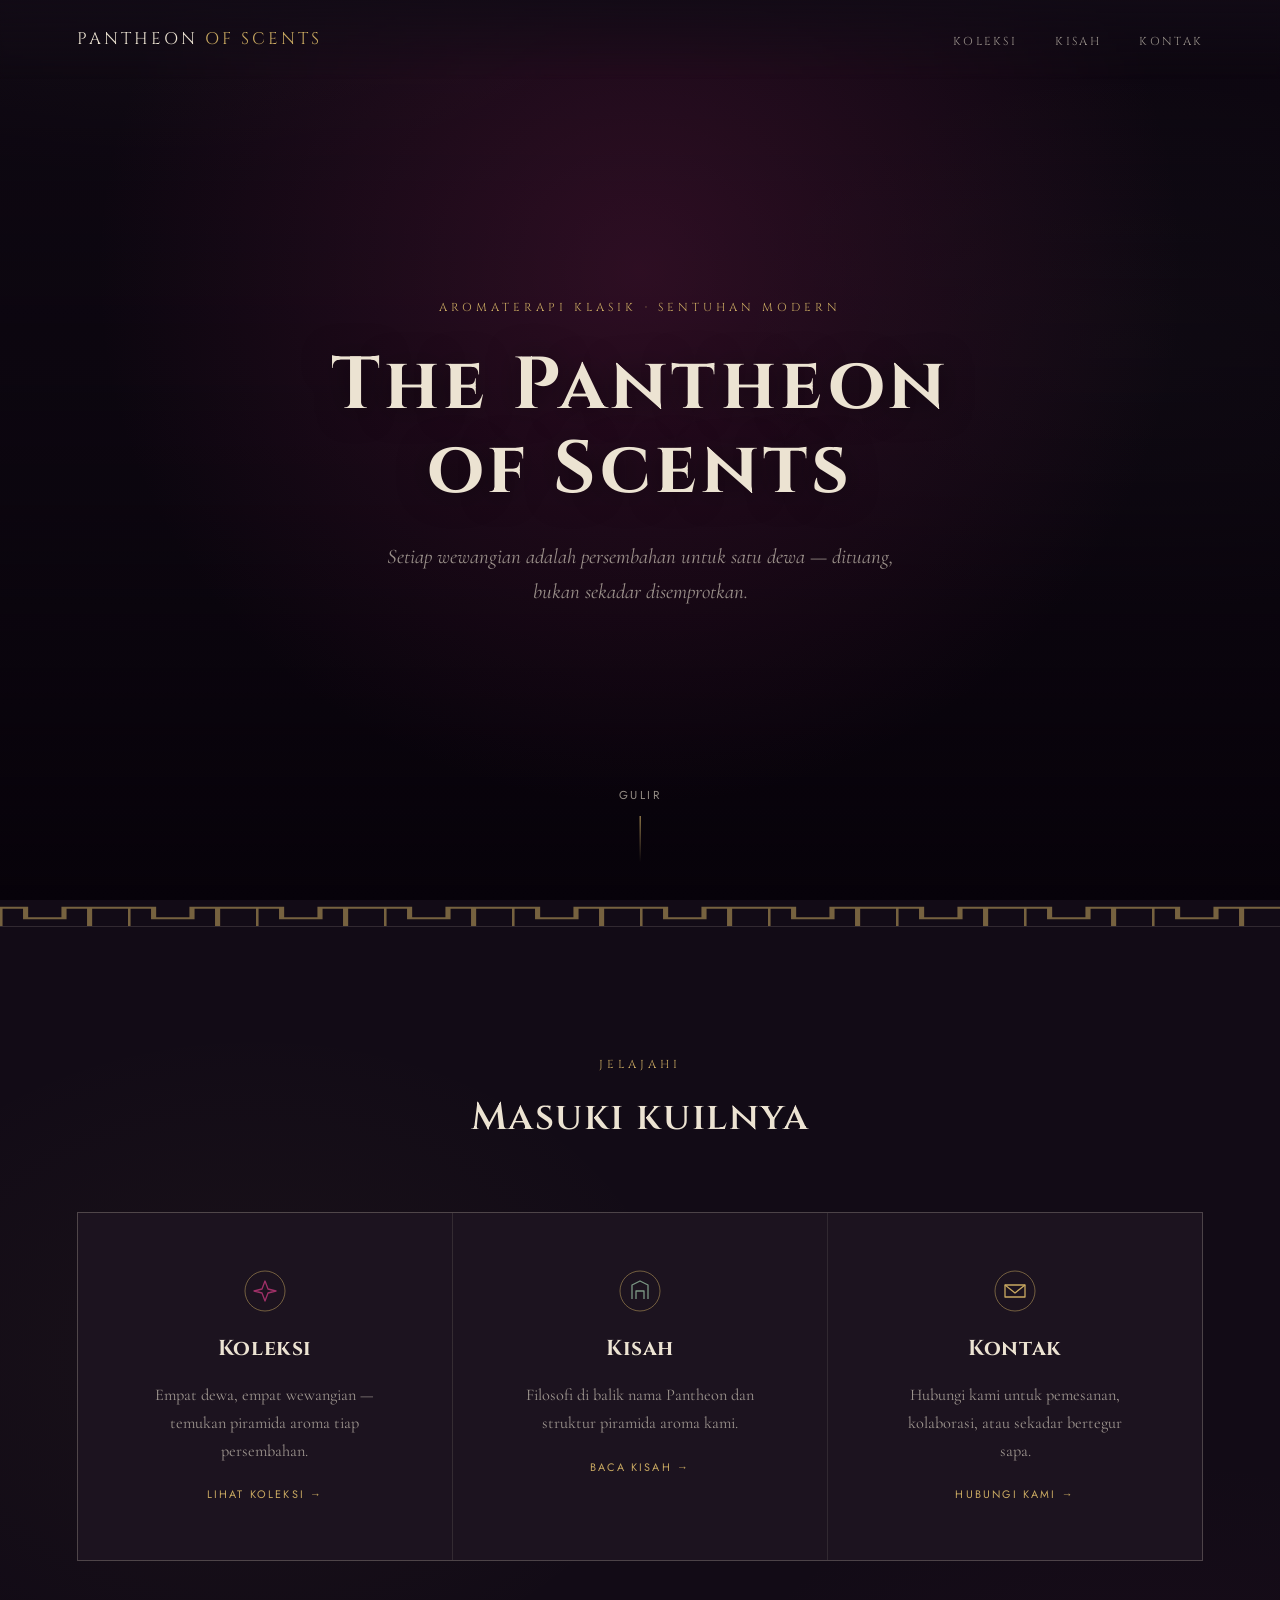
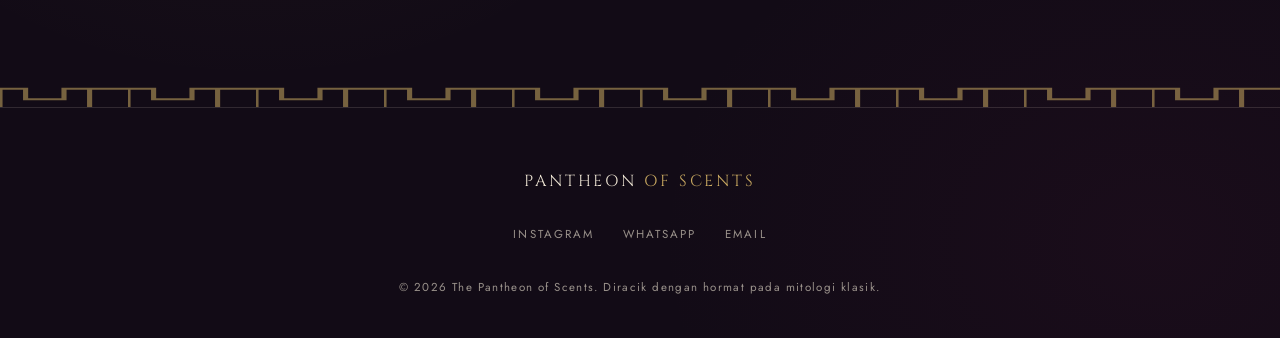
==== index.html @ e873035c "Add files via upload" ====
<!DOCTYPE html>
<html lang="id">
<head>
<meta charset="UTF-8">
<meta name="viewport" content="width=device-width, initial-scale=1.0">
<title>The Pantheon of Scents | Aroma Para Dewa</title>
<link rel="preconnect" href="https://fonts.googleapis.com">
<link href="https://fonts.googleapis.com/css2?family=Cinzel:wght@400;600;700&family=Cormorant+Garamond:ital,wght@0,400;0,500;0,600;1,400&family=Jost:wght@300;400;500&display=swap" rel="stylesheet">
<link rel="stylesheet" href="style.css">
</head>
<body>

<nav>
  <a class="brand" href="index.html">Pantheon <span>of Scents</span></a>
  <ul>
    <li><a class="nav-link" href="koleksi.html">Koleksi</a></li>
    <li><a class="nav-link" href="kisah.html">Kisah</a></li>
    <li><a class="nav-link" href="kontak.html">Kontak</a></li>
  </ul>
</nav>

<header class="hero">
  <div class="hero-content">
    <span class="eyebrow">Aromaterapi Klasik &middot; Sentuhan Modern</span>
    <h1>The Pantheon<br>of Scents</h1>
    <p class="sub">Setiap wewangian adalah persembahan untuk satu dewa &mdash; dituang, bukan sekadar disemprotkan.</p>
  </div>
  <div class="scroll-cue" aria-hidden="true">
    <span class="label">Gulir</span>
    <span class="line"></span>
  </div>
</header>

<svg class="meander" viewBox="0 0 400 20" preserveAspectRatio="none" aria-hidden="true">
  <defs>
    <pattern id="key1" width="40" height="20" patternUnits="userSpaceOnUse">
      <path d="M0 20 V6 H8 V14 H20 V6 H28 V20 M28 6 H40" fill="none" stroke="#c9a961" stroke-width="1.6"/>
    </pattern>
  </defs>
  <rect width="400" height="20" fill="url(#key1)"/>
</svg>

<section class="hub">
  <div class="inner">
    <div class="section-head">
      <span class="eyebrow">Jelajahi</span>
      <h2>Masuki kuilnya</h2>
    </div>
    <div class="hub-grid">
      <a class="hub-card" href="koleksi.html">
        <svg class="glyph" viewBox="0 0 44 44" fill="none" xmlns="http://www.w3.org/2000/svg" aria-hidden="true">
          <circle cx="22" cy="22" r="20" stroke="#c9a961" stroke-width="1" opacity="0.5"/>
          <path d="M22 12 L25 20 L33 22 L25 24 L22 32 L19 24 L11 22 L19 20 Z" stroke="#a13068" stroke-width="1.3" stroke-linejoin="round"/>
        </svg>
        <h3>Koleksi</h3>
        <p>Empat dewa, empat wewangian &mdash; temukan piramida aroma tiap persembahan.</p>
        <span class="go">Lihat Koleksi &rarr;</span>
      </a>
      <a class="hub-card" href="kisah.html">
        <svg class="glyph" viewBox="0 0 44 44" fill="none" xmlns="http://www.w3.org/2000/svg" aria-hidden="true">
          <circle cx="22" cy="22" r="20" stroke="#c9a961" stroke-width="1" opacity="0.5"/>
          <path d="M14 30 V16 L22 12 L30 16 V30" stroke="#7c9885" stroke-width="1.3" stroke-linejoin="round"/>
          <path d="M18 30 V22 H26 V30" stroke="#7c9885" stroke-width="1.3" stroke-linejoin="round"/>
        </svg>
        <h3>Kisah</h3>
        <p>Filosofi di balik nama Pantheon dan struktur piramida aroma kami.</p>
        <span class="go">Baca Kisah &rarr;</span>
      </a>
      <a class="hub-card" href="kontak.html">
        <svg class="glyph" viewBox="0 0 44 44" fill="none" xmlns="http://www.w3.org/2000/svg" aria-hidden="true">
          <circle cx="22" cy="22" r="20" stroke="#c9a961" stroke-width="1" opacity="0.5"/>
          <path d="M12 16 H32 V28 H12 Z" stroke="#c9a961" stroke-width="1.3" stroke-linejoin="round"/>
          <path d="M12 16 L22 24 L32 16" stroke="#c9a961" stroke-width="1.3" stroke-linejoin="round"/>
        </svg>
        <h3>Kontak</h3>
        <p>Hubungi kami untuk pemesanan, kolaborasi, atau sekadar bertegur sapa.</p>
        <span class="go">Hubungi Kami &rarr;</span>
      </a>
    </div>
  </div>
</section>

<svg class="meander" viewBox="0 0 400 20" preserveAspectRatio="none" aria-hidden="true">
  <rect width="400" height="20" fill="url(#key1)"/>
</svg>

<footer>
  <a class="brand" href="index.html">Pantheon <span style="color:var(--gold)">of Scents</span></a>
  <ul>
    <li><a href="https://instagram.com" target="_blank" rel="noopener">Instagram</a></li>
    <li><a href="https://wa.me/6281234567890" target="_blank" rel="noopener">WhatsApp</a></li>
    <li><a href="mailto:hello@pantheonofscents.id">Email</a></li>
  </ul>
  <p>&copy; 2026 The Pantheon of Scents. Diracik dengan hormat pada mitologi klasik.</p>
</footer>

<script>
  document.querySelectorAll('nav a.nav-link').forEach(function(a){
    if (a.getAttribute('href') === location.pathname.split('/').pop()) a.classList.add('active');
  });
</script>

</body>
</html>
---- style.css ----
:root{
  --void:#120b16;
  --stone:#1c131f;
  --stone-line: rgba(236,227,210,0.14);
  --tyrian:#7a1f4f;
  --tyrian-bright:#a13068;
  --patina:#7c9885;
  --gold:#c9a961;
  --gold-dim:#8a713f;
  --parchment:#ece3d2;
  --parchment-dim: rgba(236,227,210,0.62);
  --maxw: 1180px;
}

*{ margin:0; padding:0; box-sizing:border-box; }

html{ scroll-behavior:smooth; }

body{
  background:
    radial-gradient(ellipse 900px 500px at 12% -6%, rgba(236,227,210,0.05), transparent 60%),
    radial-gradient(ellipse 700px 500px at 88% 18%, rgba(122,152,133,0.06), transparent 55%),
    radial-gradient(ellipse 800px 600px at 20% 70%, rgba(201,169,97,0.045), transparent 55%),
    radial-gradient(ellipse 900px 700px at 90% 95%, rgba(122,31,79,0.08), transparent 55%),
    var(--void);
  color:var(--parchment-dim);
  font-family:'Cormorant Garamond', serif;
  font-size:1.15rem;
  line-height:1.7;
  -webkit-font-smoothing:antialiased;
}

/* Greek key (meander) divider */
.meander{ width:100%; height:26px; display:block; opacity:0.55; }
.meander.flip{ transform:scaleY(-1); }

h1,h2,h3,.eyebrow,.tier-label,nav a,.cta,.brand{ font-family:'Cinzel', serif; }

.label{
  font-family:'Jost', sans-serif;
  font-weight:400;
  letter-spacing:0.22em;
  text-transform:uppercase;
  font-size:0.72rem;
}

a{ color:inherit; }

:focus-visible{ outline: 1.5px solid var(--gold); outline-offset: 4px; }

img{ display:block; max-width:100%; }

/* ---------- NAV ---------- */
nav{
  position:fixed; top:0; left:0; right:0; z-index:50;
  display:flex; align-items:center; justify-content:space-between;
  padding: 24px 6%;
  background: linear-gradient(180deg, rgba(18,11,22,0.85), transparent);
  backdrop-filter: blur(2px);
}
.brand{
  color:var(--parchment);
  font-size:1.05rem;
  letter-spacing:0.18em;
  text-transform:uppercase;
  text-decoration:none;
}
.brand span{ color:var(--gold); }
nav ul{ list-style:none; display:flex; gap:2.4rem; }
nav a.nav-link{
  color:var(--parchment-dim);
  text-decoration:none;
  font-size:0.72rem;
  letter-spacing:0.2em;
  text-transform:uppercase;
  padding-bottom:4px;
  border-bottom:1px solid transparent;
  transition: border-color .3s, color .3s;
}
nav a.nav-link:hover{ color:var(--gold); border-color:var(--gold); }
nav a.nav-link.active{ color:var(--gold); border-color:var(--gold-dim); }

/* ---------- HERO (home only) ---------- */
.hero{
  position:relative;
  min-height:100vh;
  display:flex; flex-direction:column; align-items:center; justify-content:center;
  text-align:center;
  padding: 0 6%;
  overflow:hidden;
}
.hero::before{
  content:"";
  position:absolute; inset:0;
  background:
    linear-gradient(180deg, rgba(18,11,22,0.4) 0%, rgba(18,11,22,0.62) 55%, var(--void) 100%),
    url('https://images.unsplash.com/photo-1758559616527-35f149122a12?q=80&w=2400&auto=format&fit=crop') center 38%/cover no-repeat;
  filter: saturate(0.7) contrast(1.08) brightness(0.92);
}
.hero::after{
  content:"";
  position:absolute; inset:0;
  background: radial-gradient(ellipse at 50% 30%, rgba(122,31,79,0.3), transparent 60%);
}
.hero-content{ position:relative; z-index:2; max-width:760px; }
.eyebrow{
  display:inline-block; color:var(--gold);
  font-size:0.72rem; letter-spacing:0.35em; text-transform:uppercase;
  margin-bottom:26px;
}
.hero h1{
  color:var(--parchment); font-weight:700;
  font-size: clamp(2.4rem, 6vw, 4.6rem);
  letter-spacing:0.06em; line-height:1.15;
  text-shadow: 0 2px 30px rgba(0,0,0,0.5);
}
.hero p.sub{
  margin-top:26px; font-size:1.3rem; font-style:italic;
  color:var(--parchment-dim); max-width:520px; margin-left:auto; margin-right:auto;
}
.scroll-cue{
  position:absolute; bottom:38px; left:50%; transform:translateX(-50%);
  z-index:2; display:flex; flex-direction:column; align-items:center; gap:10px;
  color:var(--parchment-dim);
}
.scroll-cue .line{ width:1px; height:46px; background:linear-gradient(var(--gold), transparent); }

/* ---------- PAGE HEADER (inner pages) ---------- */
.page-header{
  position:relative;
  min-height:44vh;
  display:flex; flex-direction:column; align-items:center; justify-content:center;
  text-align:center;
  padding: 150px 6% 60px;
  overflow:hidden;
}
.page-header::before{
  content:"";
  position:absolute; inset:0;
  background:
    linear-gradient(180deg, rgba(18,11,22,0.62) 0%, rgba(18,11,22,0.8) 60%, var(--void) 100%),
    url('https://images.unsplash.com/photo-1758559616527-35f149122a12?q=80&w=2400&auto=format&fit=crop') center 38%/cover no-repeat;
  filter: saturate(0.6) contrast(1.05) brightness(0.8);
}
.page-header::after{
  content:"";
  position:absolute; inset:0;
  background: radial-gradient(ellipse at 50% 20%, rgba(122,31,79,0.28), transparent 62%);
}
.page-header-content{ position:relative; z-index:2; max-width:640px; }
.page-header h1{
  color:var(--parchment); font-weight:700;
  font-size: clamp(2rem, 5vw, 3.1rem);
  letter-spacing:0.05em; line-height:1.2;
  text-shadow: 0 2px 30px rgba(0,0,0,0.5);
}
.page-header p.sub{
  margin-top:20px; font-size:1.15rem; font-style:italic;
  color:var(--parchment-dim); max-width:480px; margin-left:auto; margin-right:auto;
}

/* ---------- SECTION SHELL ---------- */
section{ padding: 120px 6%; }
.inner{ max-width:var(--maxw); margin:0 auto; }

.section-head{ text-align:center; max-width:640px; margin:0 auto 70px; }
.section-head .eyebrow{ margin-bottom:18px; }
.section-head h2{
  color:var(--parchment); font-size: clamp(1.7rem, 3.4vw, 2.4rem);
  font-weight:600; letter-spacing:0.04em; line-height:1.3;
}

/* ---------- HUB (home page links to other pages) ---------- */
.hub{ border-top:1px solid var(--stone-line); }
.hub-grid{
  display:grid; grid-template-columns:repeat(3,1fr);
  gap:1px; background:var(--stone-line); border:1px solid var(--stone-line);
}
.hub-card{
  background:var(--stone); padding:56px 36px; text-align:center;
  display:flex; flex-direction:column; align-items:center; gap:14px;
  text-decoration:none; transition:background .3s;
}
.hub-card:hover{ background:#241a29; }
.hub-card .glyph{ width:44px; height:44px; margin-bottom:4px; }
.hub-card h3{ color:var(--parchment); font-size:1.35rem; letter-spacing:0.03em; }
.hub-card p{ font-size:1.02rem; color:var(--parchment-dim); max-width:30ch; }
.hub-card .go{
  font-family:'Jost', sans-serif; font-size:0.68rem; letter-spacing:0.2em;
  text-transform:uppercase; color:var(--gold); margin-top:6px;
}

/* ---------- INTRO / STORY ---------- */
.intro{ border-bottom:1px solid var(--stone-line); }
.intro .inner{
  display:grid; grid-template-columns: 1fr 1.4fr; gap:60px; align-items:start;
}
.intro .eyebrow{ display:block; margin-bottom:20px; }
.intro h2{
  color:var(--parchment); font-size:clamp(1.6rem,3vw,2.1rem);
  font-weight:600; line-height:1.35;
}
.intro .copy p{ margin-bottom:1.1em; }
.intro .copy p:last-child{ margin-bottom:0; }

/* ---------- PRODUCTS ---------- */
.deity{
  display:grid; grid-template-columns: 0.9fr 1.1fr; gap:0;
  border:1px solid var(--stone-line); background:var(--stone); margin-bottom:48px;
}
.deity:last-child{ margin-bottom:0; }
.deity.reverse{ grid-template-columns: 1.1fr 0.9fr; }
.deity.reverse .deity-visual{ order:2; }
.deity.reverse .deity-copy{ order:1; }

.deity-visual{
  position:relative; display:flex; align-items:center; justify-content:center;
  padding:60px 40px;
  background:
    radial-gradient(circle at 50% 40%, rgba(201,169,97,0.10), transparent 65%),
    linear-gradient(115deg, transparent 42%, rgba(236,227,210,0.05) 43%, transparent 46%),
    linear-gradient(70deg, transparent 60%, rgba(236,227,210,0.04) 61%, transparent 65%),
    linear-gradient(155deg, transparent 20%, rgba(236,227,210,0.035) 21%, transparent 24%);
  border-right:1px solid var(--stone-line);
}
.deity.reverse .deity-visual{ border-right:none; border-left:1px solid var(--stone-line); }
.deity-visual svg{ width:100%; max-width:210px; height:auto; }

.deity-copy{ padding:56px 52px; }
.deity-name{ color:var(--parchment); font-size:2rem; letter-spacing:0.05em; font-weight:600; margin-bottom:6px; }
.deity-epithet{ color:var(--gold); display:block; margin-bottom:22px; }
.deity-desc{ margin-bottom:30px; max-width:46ch; }

.pyramid-toggle{
  all:unset; cursor:pointer; display:inline-flex; align-items:center; gap:10px;
  color:var(--parchment); font-family:'Jost', sans-serif; font-size:0.72rem;
  letter-spacing:0.2em; text-transform:uppercase; padding-bottom:6px;
  border-bottom:1px solid var(--stone-line); margin-bottom:26px;
  transition:color .3s, border-color .3s;
}
.pyramid-toggle:hover, .pyramid-toggle[aria-expanded="true"]{ color:var(--gold); border-color:var(--gold); }
.pyramid-toggle .chev{ display:inline-block; transition:transform .35s ease; font-size:0.9em; }
.pyramid-toggle[aria-expanded="true"] .chev{ transform:rotate(180deg); }

.pyramid-panel{
  display:grid; grid-template-rows: 0fr; transition: grid-template-rows .45s ease; margin-bottom:8px;
}
.pyramid-panel.open{ grid-template-rows: 1fr; }
.pyramid-panel-inner{ overflow:hidden; }

.pyramid{ padding: 6px 0 22px; display:flex; flex-direction:column; gap:10px; }
.tier{ display:flex; align-items:center; gap:18px; }
.tier-shape{ flex:none; width:64px; height:34px; position:relative; }
.tier-shape span{ position:absolute; inset:0; }
.tier.top .tier-shape span{ clip-path: polygon(50% 4%, 76% 96%, 24% 96%); background:var(--gold); }
.tier.mid .tier-shape span{ clip-path: polygon(35% 4%, 65% 4%, 88% 96%, 12% 96%); background:var(--tyrian-bright); }
.tier.base .tier-shape span{ clip-path: polygon(20% 4%, 80% 4%, 100% 96%, 0% 96%); background:var(--patina); }
.tier-text{ display:flex; flex-direction:column; gap:2px; }
.tier-label{ color:var(--parchment); font-size:0.68rem; letter-spacing:0.18em; }
.tier-notes{ font-family:'Cormorant Garamond', serif; font-size:1.02rem; color:var(--parchment-dim); }

.cta{
  display:inline-block; background:transparent; color:var(--gold);
  border:1px solid var(--gold-dim); padding:14px 30px; font-size:0.72rem;
  letter-spacing:0.22em; text-transform:uppercase; cursor:pointer; text-decoration:none;
  transition: background .3s, color .3s, border-color .3s;
}
.cta:hover{ background:var(--gold); color:var(--void); border-color:var(--gold); }

/* ---------- RITUAL / STORY STRIP ---------- */
.ritual{ text-align:center; }
.ritual .inner{ max-width:720px; }
.ritual blockquote{
  font-size:clamp(1.4rem, 3vw, 1.9rem); font-style:italic; color:var(--parchment); line-height:1.5;
}
.ritual cite{ display:block; margin-top:24px; font-style:normal; color:var(--gold); }

/* ---------- CONTACT ---------- */
.contact-grid{
  display:grid; grid-template-columns:repeat(3,1fr);
  gap:1px; background:var(--stone-line); border:1px solid var(--stone-line);
  margin-bottom:60px;
}
.contact-card{
  background:var(--stone); padding:48px 30px; text-align:center;
  display:flex; flex-direction:column; align-items:center; gap:12px;
  text-decoration:none; transition:background .3s;
}
.contact-card:hover{ background:#241a29; }
.contact-card .label{ color:var(--gold); }
.contact-card strong{ color:var(--parchment); font-family:'Cinzel'; font-size:1rem; letter-spacing:0.03em; font-weight:600; }
.contact-note{ text-align:center; max-width:52ch; margin:0 auto; font-style:italic; }

/* ---------- FOOTER ---------- */
footer{ border-top:1px solid var(--stone-line); padding: 60px 6% 40px; text-align:center; }
footer .brand{ display:block; margin-bottom:14px; font-size:1rem; }
footer p{ font-family:'Jost', sans-serif; font-size:0.72rem; letter-spacing:0.12em; color:var(--parchment-dim); }
footer ul{ list-style:none; display:flex; justify-content:center; gap:1.8rem; margin-top:22px; margin-bottom:30px; }
footer a{
  font-family:'Jost', sans-serif; font-size:0.72rem; letter-spacing:0.18em; text-transform:uppercase;
  text-decoration:none; color:var(--parchment-dim); transition:color .3s;
}
footer a:hover{ color:var(--gold); }

/* ---------- MOTION SAFETY ---------- */
@media (prefers-reduced-motion: reduce){
  html{ scroll-behavior:auto; }
  *{ transition-duration:0.01ms !important; animation-duration:0.01ms !important; }
}

/* ---------- RESPONSIVE ---------- */
@media (max-width: 860px){
  nav ul{ gap:1.4rem; }
  .intro .inner{ grid-template-columns:1fr; gap:30px; }
  .deity, .deity.reverse{ grid-template-columns:1fr; }
  .deity-visual, .deity.reverse .deity-visual{ border:none; border-bottom:1px solid var(--stone-line); order:1; padding:44px 30px; }
  .deity.reverse .deity-copy{ order:2; }
  .deity-copy{ padding:44px 32px; }
  .hub-grid, .contact-grid{ grid-template-columns:1fr; }
}
@media (max-width: 560px){
  nav{ padding:18px 5%; }
  nav ul{ gap:1rem; }
  nav a.nav-link{ font-size:0.62rem; letter-spacing:0.12em; }
  section{ padding:80px 6%; }
  .deity-copy{ padding:36px 24px; }
  .page-header{ padding:130px 6% 50px; }
}
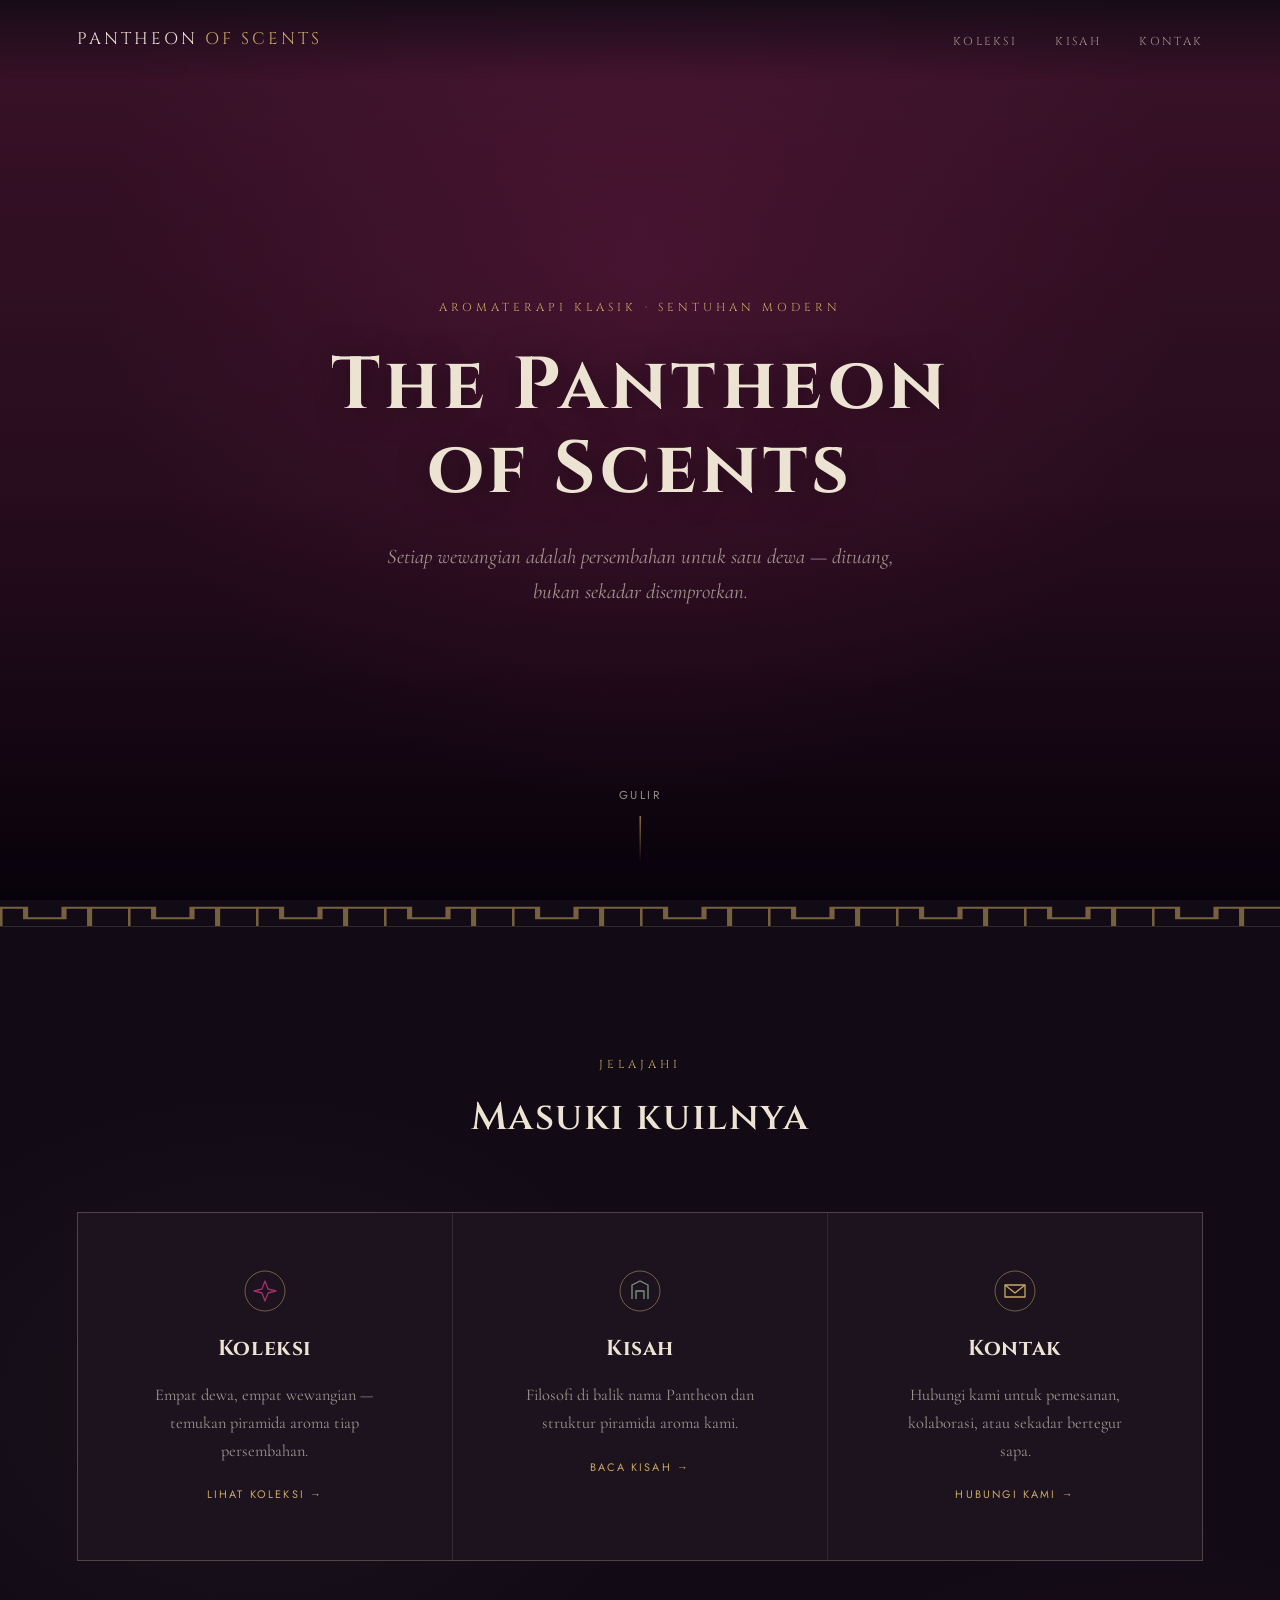
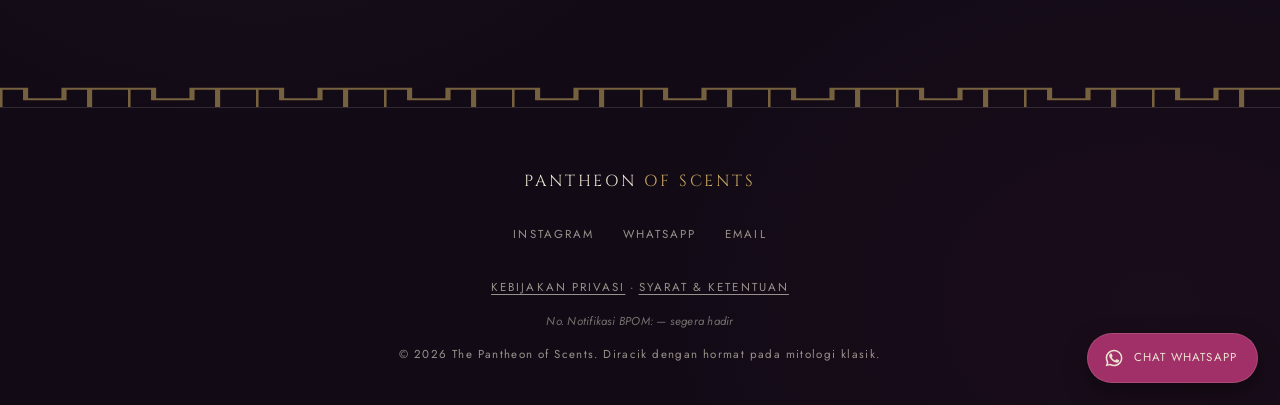
==== commit 6785f1c6: "Add files via upload" ====
--- a/index.html
+++ b/index.html
@@ -4,11 +4,26 @@
 <meta charset="UTF-8">
 <meta name="viewport" content="width=device-width, initial-scale=1.0">
 <title>The Pantheon of Scents | Aroma Para Dewa</title>
+<meta name="description" content="Parfum niche terinspirasi mitologi Yunani &mdash; Aphrodite, Aether, Nyx, dan Hephaestus. Setiap wewangian disusun sebagai piramida aroma: puncak, jantung, dan dasar.">
+<link rel="canonical" href="https://pantheonofscents.id/index.html">
+<meta property="og:type" content="website">
+<meta property="og:site_name" content="The Pantheon of Scents">
+<meta property="og:title" content="The Pantheon of Scents | Aroma Para Dewa">
+<meta property="og:description" content="Parfum niche terinspirasi mitologi Yunani. Empat dewa, empat panggilan &mdash; temukan piramida aroma tiap persembahan.">
+<!-- TODO: ganti og:image dengan gambar 1200x630px asli & upload ke domain, ganti canonical/url dengan domain asli -->
+<meta property="og:image" content="https://pantheonofscents.id/og-image.jpg">
+<meta property="og:url" content="https://pantheonofscents.id/index.html">
+<meta name="twitter:card" content="summary_large_image">
+<meta name="twitter:title" content="The Pantheon of Scents | Aroma Para Dewa">
+<meta name="twitter:description" content="Parfum niche terinspirasi mitologi Yunani. Empat dewa, empat panggilan.">
+<meta name="twitter:image" content="https://pantheonofscents.id/og-image.jpg">
+<link rel="icon" href="data:image/svg+xml,%3Csvg xmlns='http://www.w3.org/2000/svg' viewBox='0 0 100 100'%3E%3Crect width='100' height='100' fill='%23120b16'/%3E%3Ctext x='50' y='68' font-size='60' text-anchor='middle' fill='%23c9a961'%3E%E2%9A%B1%3C/text%3E%3C/svg%3E">
 <link rel="preconnect" href="https://fonts.googleapis.com">
-<link href="https://fonts.googleapis.com/css2?family=Cinzel:wght@400;600;700&family=Cormorant+Garamond:ital,wght@0,400;0,500;0,600;1,400&family=Jost:wght@300;400;500&display=swap" rel="stylesheet">
+<link href="https://fonts.googleapis.com/css2?family=Cinzel:wght@400;600;700&family=Cormorant+Garamond:ital,wght@0,400;1,400&family=Jost:wght@400&display=swap" rel="stylesheet">
 <link rel="stylesheet" href="style.css">
 </head>
 <body>
+<a class="skip-link" href="#main">Langsung ke konten utama</a>
 
 <nav>
   <a class="brand" href="index.html">Pantheon <span>of Scents</span></a>
@@ -19,7 +34,7 @@
   </ul>
 </nav>
 
-<header class="hero">
+<header id="main" class="hero">
   <div class="hero-content">
     <span class="eyebrow">Aromaterapi Klasik &middot; Sentuhan Modern</span>
     <h1>The Pantheon<br>of Scents</h1>
@@ -81,24 +96,32 @@
 </section>
 
 <svg class="meander" viewBox="0 0 400 20" preserveAspectRatio="none" aria-hidden="true">
-  <rect width="400" height="20" fill="url(#key1)"/>
+  <defs>
+    <pattern id="key2" width="40" height="20" patternUnits="userSpaceOnUse">
+      <path d="M0 20 V6 H8 V14 H20 V6 H28 V20 M28 6 H40" fill="none" stroke="#c9a961" stroke-width="1.6"/>
+    </pattern>
+  </defs>
+  <rect width="400" height="20" fill="url(#key2)"/>
 </svg>
 
 <footer>
   <a class="brand" href="index.html">Pantheon <span style="color:var(--gold)">of Scents</span></a>
   <ul>
-    <li><a href="https://instagram.com" target="_blank" rel="noopener">Instagram</a></li>
+    <li><a href="https://instagram.com/pantheonofscents" target="_blank" rel="noopener">Instagram</a></li>
     <li><a href="https://wa.me/6281234567890" target="_blank" rel="noopener">WhatsApp</a></li>
     <li><a href="mailto:hello@pantheonofscents.id">Email</a></li>
   </ul>
+  <p class="legal-links"><a href="privasi.html">Kebijakan Privasi</a> &middot; <a href="syarat.html">Syarat &amp; Ketentuan</a></p>
+  <p class="bpom-note"><!-- TODO: cantumkan nomor notifikasi BPOM asli produk di sini --> No. Notifikasi BPOM: &mdash; segera hadir</p>
   <p>&copy; 2026 The Pantheon of Scents. Diracik dengan hormat pada mitologi klasik.</p>
 </footer>
 
-<script>
-  document.querySelectorAll('nav a.nav-link').forEach(function(a){
-    if (a.getAttribute('href') === location.pathname.split('/').pop()) a.classList.add('active');
-  });
-</script>
+<a class="wa-float" href="https://wa.me/6281234567890?text=Halo%2C%20saya%20ingin%20bertanya%20tentang%20Pantheon%20of%20Scents" target="_blank" rel="noopener" aria-label="Chat via WhatsApp">
+  <svg viewBox="0 0 24 24" fill="currentColor" aria-hidden="true"><path d="M17.47 14.38c-.29-.15-1.7-.84-1.97-.93-.26-.1-.46-.15-.65.15-.2.29-.75.93-.92 1.12-.17.2-.34.22-.63.08-.29-.15-1.22-.45-2.32-1.44-.86-.76-1.44-1.7-1.6-1.99-.17-.29-.02-.45.13-.6.13-.13.29-.34.44-.51.15-.17.2-.29.29-.48.1-.2.05-.37-.02-.51-.08-.15-.65-1.58-.9-2.16-.24-.57-.48-.5-.65-.5-.17-.01-.37-.01-.56-.01-.2 0-.51.07-.78.37-.26.29-1.02 1-1.02 2.43s1.05 2.82 1.19 3.02c.15.2 2.06 3.15 5 4.42.7.3 1.24.48 1.67.61.7.22 1.34.19 1.84.12.56-.08 1.7-.7 1.94-1.37.24-.68.24-1.26.17-1.38-.07-.12-.26-.2-.55-.34z"/><path d="M12.02 2C6.5 2 2 6.48 2 11.99c0 1.87.51 3.63 1.4 5.14L2 22l5.02-1.31a10 10 0 0 0 5 1.35h.01c5.52 0 10-4.48 10-9.99C22.02 6.48 17.53 2 12.02 2zm0 18.13a8.1 8.1 0 0 1-4.14-1.13l-.3-.18-3 .78.8-2.92-.19-.3a8.11 8.11 0 0 1-1.24-4.34c0-4.49 3.66-8.14 8.16-8.14 4.49 0 8.14 3.65 8.14 8.14 0 4.5-3.65 8.09-8.23 8.09z"/></svg>
+  <span>Chat WhatsApp</span>
+</a>
+
+<script src="main.js"></script>
 
 </body>
 </html>
--- a/style.css
+++ b/style.css
@@ -28,6 +28,17 @@
   font-size:1.15rem;
   line-height:1.7;
   -webkit-font-smoothing:antialiased;
+  animation: pageFadeIn 0.55s ease both;
+}
+
+/* ---------- PAGE TRANSITIONS ---------- */
+@keyframes pageFadeIn{
+  from{ opacity:0; transform: translateY(6px); }
+  to{ opacity:1; transform: translateY(0); }
+}
+body.page-leaving{
+  opacity:0;
+  transition: opacity .28s ease;
 }
 
 /* Greek key (meander) divider */
@@ -47,6 +58,15 @@
 a{ color:inherit; }
 
 :focus-visible{ outline: 1.5px solid var(--gold); outline-offset: 4px; }
+
+.skip-link{
+  position:absolute; left:16px; top:-60px; z-index:100;
+  background:var(--gold); color:var(--void);
+  font-family:'Jost', sans-serif; font-size:0.8rem; letter-spacing:0.05em;
+  padding:12px 20px; border-radius:2px; text-decoration:none;
+  transition: top .25s ease;
+}
+.skip-link:focus{ top:16px; }
 
 img{ display:block; max-width:100%; }
 
@@ -94,7 +114,9 @@
   position:absolute; inset:0;
   background:
     linear-gradient(180deg, rgba(18,11,22,0.4) 0%, rgba(18,11,22,0.62) 55%, var(--void) 100%),
+    linear-gradient(160deg, var(--tyrian), var(--tyrian)),
     url('https://images.unsplash.com/photo-1758559616527-35f149122a12?q=80&w=2400&auto=format&fit=crop') center 38%/cover no-repeat;
+  background-blend-mode: normal, color, normal;
   filter: saturate(0.7) contrast(1.08) brightness(0.92);
 }
 .hero::after{
@@ -134,19 +156,26 @@
   padding: 150px 6% 60px;
   overflow:hidden;
 }
+.page-header{ --header-tint: var(--tyrian); --header-glow: rgba(122,31,79,0.28); }
 .page-header::before{
   content:"";
   position:absolute; inset:0;
   background:
     linear-gradient(180deg, rgba(18,11,22,0.62) 0%, rgba(18,11,22,0.8) 60%, var(--void) 100%),
+    linear-gradient(160deg, var(--header-tint), var(--header-tint)),
     url('https://images.unsplash.com/photo-1758559616527-35f149122a12?q=80&w=2400&auto=format&fit=crop') center 38%/cover no-repeat;
+  background-blend-mode: normal, color, normal;
   filter: saturate(0.6) contrast(1.05) brightness(0.8);
 }
 .page-header::after{
   content:"";
   position:absolute; inset:0;
-  background: radial-gradient(ellipse at 50% 20%, rgba(122,31,79,0.28), transparent 62%);
-}
+  background: radial-gradient(ellipse at 50% 20%, var(--header-glow), transparent 62%);
+}
+/* Per-page accent, matching the colors already used for each page's icon/glyph on the homepage hub */
+.page-header--kisah{ --header-tint: var(--patina); --header-glow: rgba(124,152,133,0.26); }
+.page-header--koleksi{ --header-tint: var(--tyrian); --header-glow: rgba(122,31,79,0.28); }
+.page-header--kontak{ --header-tint: var(--gold-dim); --header-glow: rgba(201,169,97,0.22); }
 .page-header-content{ position:relative; z-index:2; max-width:640px; }
 .page-header h1{
   color:var(--parchment); font-weight:700;
@@ -207,6 +236,7 @@
 .deity{
   display:grid; grid-template-columns: 0.9fr 1.1fr; gap:0;
   border:1px solid var(--stone-line); background:var(--stone); margin-bottom:48px;
+  scroll-margin-top:110px;
 }
 .deity:last-child{ margin-bottom:0; }
 .deity.reverse{ grid-template-columns: 1.1fr 0.9fr; }
@@ -229,7 +259,21 @@
 .deity-copy{ padding:56px 52px; }
 .deity-name{ color:var(--parchment); font-size:2rem; letter-spacing:0.05em; font-weight:600; margin-bottom:6px; }
 .deity-epithet{ color:var(--gold); display:block; margin-bottom:22px; }
-.deity-desc{ margin-bottom:30px; max-width:46ch; }
+.deity-desc{ margin-bottom:16px; max-width:46ch; }
+.deity-price{
+  font-family:'Jost', sans-serif; font-size:0.82rem; letter-spacing:0.08em;
+  color:var(--parchment); margin-bottom:26px;
+}
+.deity-price .dot{ color:var(--gold); margin:0 4px; }
+
+.stock-badge{
+  display:inline-block; font-family:'Jost', sans-serif; font-size:0.66rem;
+  letter-spacing:0.14em; text-transform:uppercase;
+  padding:5px 12px; border-radius:999px; margin-bottom:24px;
+}
+.stock-badge.in-stock{ color:var(--patina); border:1px solid rgba(124,152,133,0.4); background:rgba(124,152,133,0.08); }
+.stock-badge.low-stock{ color:var(--gold); border:1px solid rgba(201,169,97,0.4); background:rgba(201,169,97,0.08); }
+.stock-badge.out-of-stock{ color:var(--parchment-dim); border:1px solid var(--stone-line); background:rgba(236,227,210,0.04); }
 
 .pyramid-toggle{
   all:unset; cursor:pointer; display:inline-flex; align-items:center; gap:10px;
@@ -275,6 +319,18 @@
 }
 .ritual cite{ display:block; margin-top:24px; font-style:normal; color:var(--gold); }
 
+/* ---------- TESTIMONIALS ---------- */
+.testimonials{ border-top:1px solid var(--stone-line); }
+.testimonial-grid{
+  display:grid; grid-template-columns:repeat(3,1fr); gap:1px;
+  background:var(--stone-line); border:1px solid var(--stone-line);
+}
+.testimonial-card{
+  background:var(--stone); padding:44px 36px;
+}
+.testimonial-card p{ font-style:italic; font-size:1.1rem; color:var(--parchment); margin-bottom:20px; }
+.testimonial-card cite{ font-style:normal; font-family:'Jost', sans-serif; font-size:0.68rem; letter-spacing:0.1em; text-transform:uppercase; color:var(--gold); }
+
 /* ---------- CONTACT ---------- */
 .contact-grid{
   display:grid; grid-template-columns:repeat(3,1fr);
@@ -291,10 +347,59 @@
 .contact-card strong{ color:var(--parchment); font-family:'Cinzel'; font-size:1rem; letter-spacing:0.03em; font-weight:600; }
 .contact-note{ text-align:center; max-width:52ch; margin:0 auto; font-style:italic; }
 
+/* ---------- SHIPPING INFO ---------- */
+.shipping{ border-top:1px solid var(--stone-line); }
+.shipping-grid{
+  display:grid; grid-template-columns:repeat(3,1fr); gap:36px;
+  margin-bottom:50px;
+}
+.shipping-item{ text-align:center; }
+.shipping-item .label{ display:block; color:var(--gold); margin-bottom:10px; }
+.shipping-item p{ font-size:1.05rem; }
+
+/* ---------- FLOATING WHATSAPP BUTTON ---------- */
+.wa-float{
+  position:fixed; right:22px; bottom:22px; z-index:60;
+  display:flex; align-items:center; gap:10px;
+  background:var(--tyrian-bright); color:var(--parchment);
+  padding:14px 20px 14px 16px; border-radius:999px;
+  text-decoration:none; box-shadow: 0 8px 24px rgba(0,0,0,0.4);
+  border:1px solid rgba(236,227,210,0.15);
+  transition: transform .25s ease, background .25s ease;
+}
+.wa-float:hover{ transform: translateY(-2px); background:var(--tyrian); }
+.wa-float svg{ width:20px; height:20px; flex:none; }
+.wa-float span{
+  font-family:'Jost', sans-serif; font-size:0.72rem; letter-spacing:0.1em;
+  text-transform:uppercase; white-space:nowrap;
+}
+@media (max-width:560px){
+  .wa-float{ right:16px; bottom:16px; padding:14px; }
+  .wa-float span{ display:none; }
+}
+
+/* ---------- LEGAL PAGES ---------- */
+.legal-copy{ max-width:68ch; margin:0 auto; }
+.legal-copy h2{
+  color:var(--parchment); font-size:1.25rem; font-weight:600;
+  margin-top:2.2em; margin-bottom:0.6em; letter-spacing:0.02em;
+}
+.legal-copy h2:first-child{ margin-top:0; }
+.legal-copy p{ margin-bottom:1em; }
+.legal-copy ul{ margin:0 0 1em 1.4em; }
+.legal-copy li{ margin-bottom:0.4em; }
+.legal-copy em{ color:var(--gold); font-style:italic; }
+
 /* ---------- FOOTER ---------- */
 footer{ border-top:1px solid var(--stone-line); padding: 60px 6% 40px; text-align:center; }
 footer .brand{ display:block; margin-bottom:14px; font-size:1rem; }
 footer p{ font-family:'Jost', sans-serif; font-size:0.72rem; letter-spacing:0.12em; color:var(--parchment-dim); }
+footer .legal-links{ margin-bottom:14px; }
+footer .legal-links a{ text-decoration:underline; text-underline-offset:3px; }
+footer .bpom-note{
+  font-style:italic; letter-spacing:0.02em; text-transform:none;
+  color:var(--parchment-dim); opacity:0.75; margin-bottom:14px;
+}
 footer ul{ list-style:none; display:flex; justify-content:center; gap:1.8rem; margin-top:22px; margin-bottom:30px; }
 footer a{
   font-family:'Jost', sans-serif; font-size:0.72rem; letter-spacing:0.18em; text-transform:uppercase;
@@ -317,6 +422,8 @@
   .deity.reverse .deity-copy{ order:2; }
   .deity-copy{ padding:44px 32px; }
   .hub-grid, .contact-grid{ grid-template-columns:1fr; }
+  .shipping-grid{ grid-template-columns:1fr; gap:28px; }
+  .testimonial-grid{ grid-template-columns:1fr; }
 }
 @media (max-width: 560px){
   nav{ padding:18px 5%; }
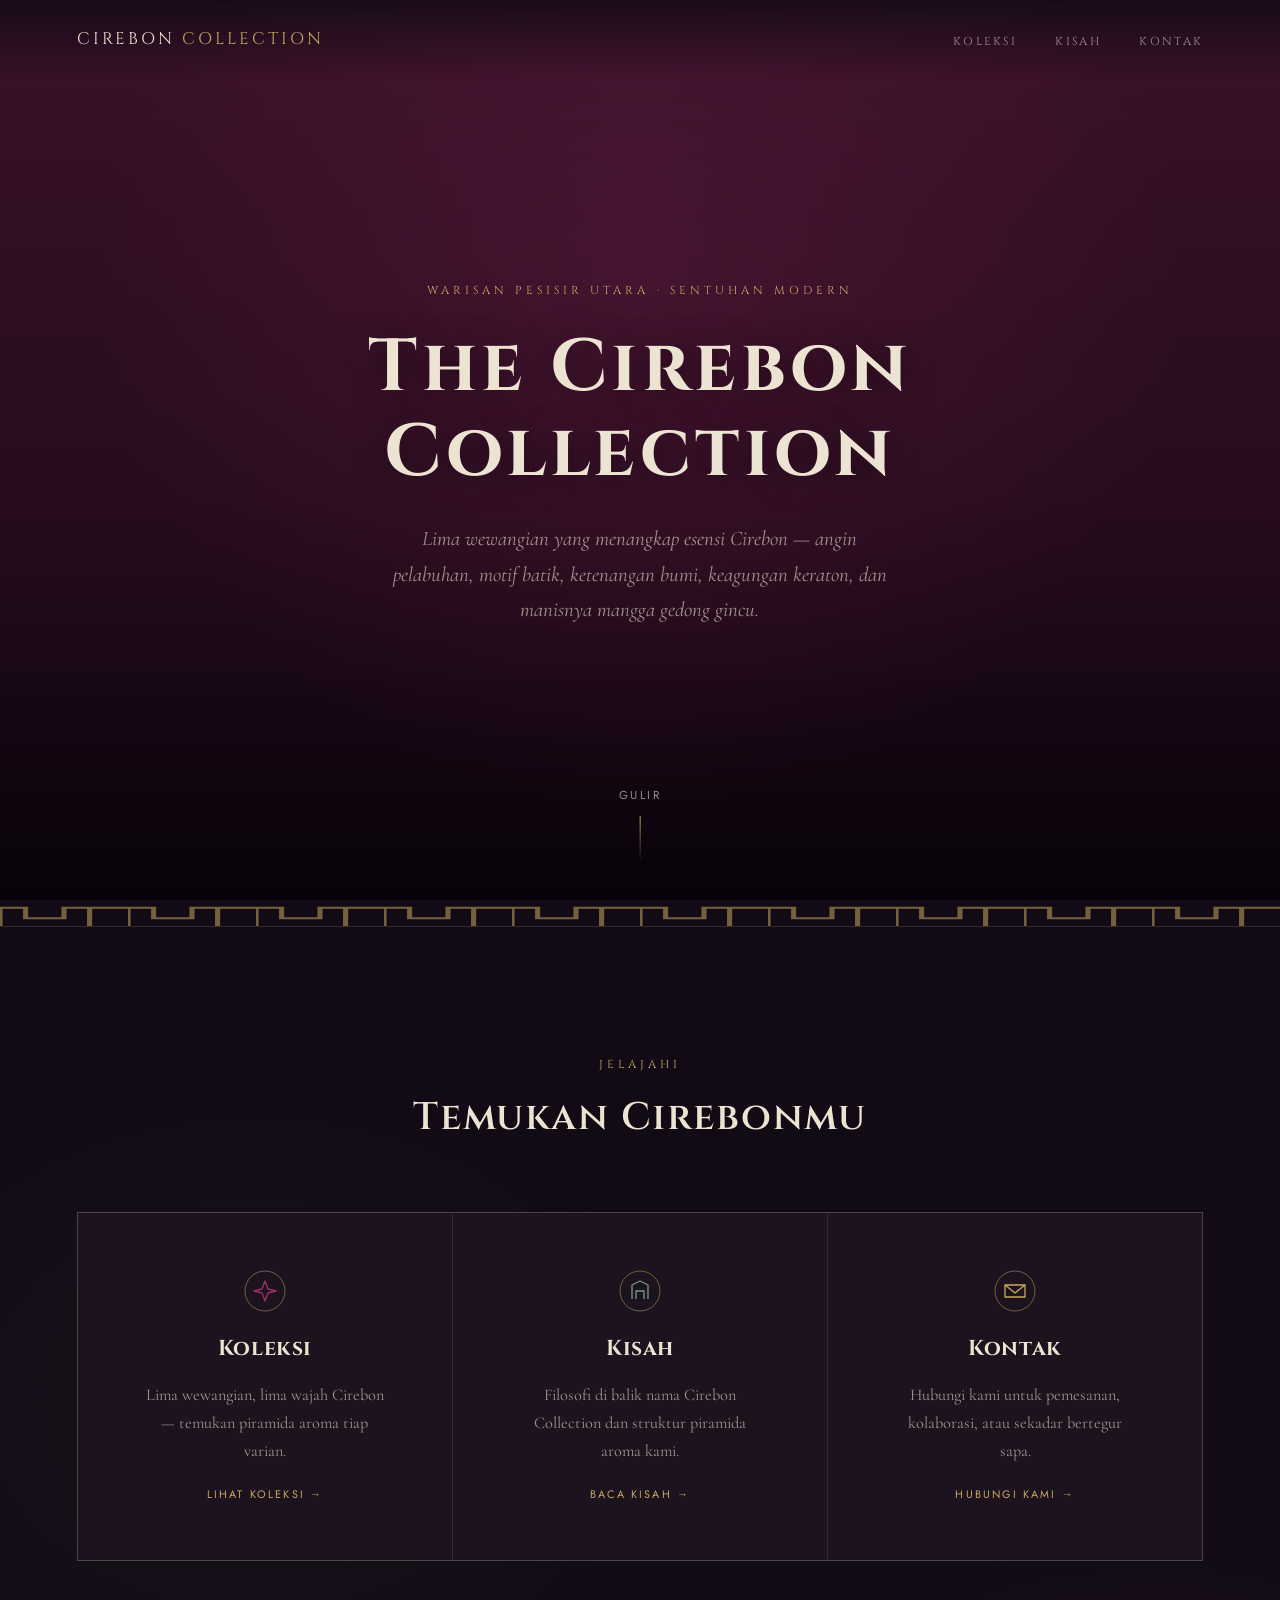
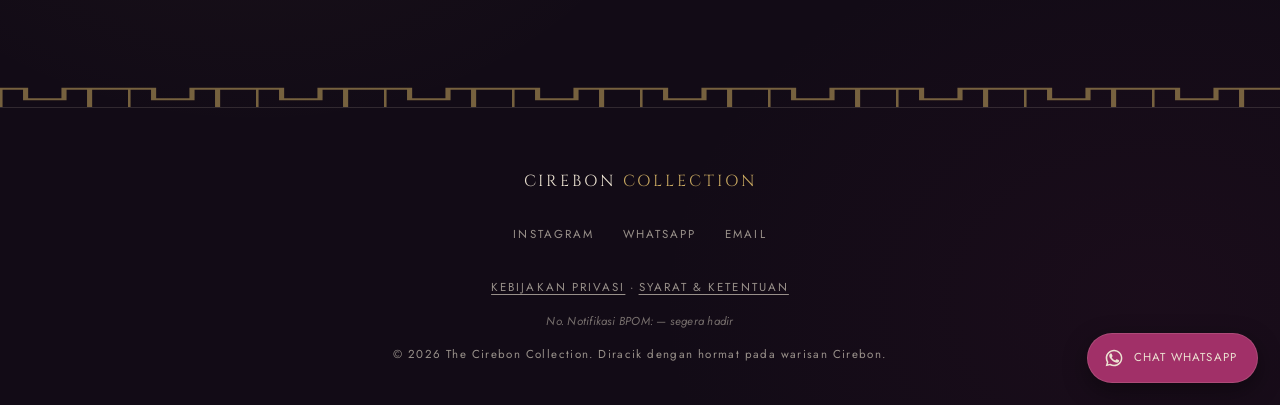
==== commit e667d4f1: "Add files via upload" ====
--- a/index.html
+++ b/index.html
@@ -3,21 +3,21 @@
 <head>
 <meta charset="UTF-8">
 <meta name="viewport" content="width=device-width, initial-scale=1.0">
-<title>The Pantheon of Scents | Aroma Para Dewa</title>
-<meta name="description" content="Parfum niche terinspirasi mitologi Yunani &mdash; Aphrodite, Aether, Nyx, dan Hephaestus. Setiap wewangian disusun sebagai piramida aroma: puncak, jantung, dan dasar.">
-<link rel="canonical" href="https://pantheonofscents.id/index.html">
+<title>The Cirebon Collection | 5 Scents of Heritage &amp; Progress</title>
+<meta name="description" content="Parfum niche terinspirasi Cirebon &mdash; angin pelabuhan, motif batik, ketenangan bumi, keagungan keraton, dan segarnya mangga gedong gincu. Lima wewangian, satu warisan.">
+<link rel="canonical" href="https://cireboncollection.id/index.html">
 <meta property="og:type" content="website">
-<meta property="og:site_name" content="The Pantheon of Scents">
-<meta property="og:title" content="The Pantheon of Scents | Aroma Para Dewa">
-<meta property="og:description" content="Parfum niche terinspirasi mitologi Yunani. Empat dewa, empat panggilan &mdash; temukan piramida aroma tiap persembahan.">
+<meta property="og:site_name" content="The Cirebon Collection">
+<meta property="og:title" content="The Cirebon Collection | 5 Scents of Heritage &amp; Progress">
+<meta property="og:description" content="Lima wewangian yang menangkap esensi Cirebon &mdash; dari angin pelabuhan hingga manisnya mangga gedong gincu.">
 <!-- TODO: ganti og:image dengan gambar 1200x630px asli & upload ke domain, ganti canonical/url dengan domain asli -->
-<meta property="og:image" content="https://pantheonofscents.id/og-image.jpg">
-<meta property="og:url" content="https://pantheonofscents.id/index.html">
+<meta property="og:image" content="https://cireboncollection.id/og-image.jpg">
+<meta property="og:url" content="https://cireboncollection.id/index.html">
 <meta name="twitter:card" content="summary_large_image">
-<meta name="twitter:title" content="The Pantheon of Scents | Aroma Para Dewa">
-<meta name="twitter:description" content="Parfum niche terinspirasi mitologi Yunani. Empat dewa, empat panggilan.">
-<meta name="twitter:image" content="https://pantheonofscents.id/og-image.jpg">
-<link rel="icon" href="data:image/svg+xml,%3Csvg xmlns='http://www.w3.org/2000/svg' viewBox='0 0 100 100'%3E%3Crect width='100' height='100' fill='%23120b16'/%3E%3Ctext x='50' y='68' font-size='60' text-anchor='middle' fill='%23c9a961'%3E%E2%9A%B1%3C/text%3E%3C/svg%3E">
+<meta name="twitter:title" content="The Cirebon Collection | 5 Scents of Heritage &amp; Progress">
+<meta name="twitter:description" content="Lima wewangian yang menangkap esensi Cirebon, dari pelabuhan hingga keraton.">
+<meta name="twitter:image" content="https://cireboncollection.id/og-image.jpg">
+<link rel="icon" href="data:image/svg+xml,%3Csvg xmlns='http://www.w3.org/2000/svg' viewBox='0 0 100 100'%3E%3Crect width='100' height='100' fill='%23120b16'/%3E%3Ctext x='50' y='70' font-family='Georgia,serif' font-size='54' font-weight='bold' text-anchor='middle' fill='%23c9a961'%3EC%3C/text%3E%3C/svg%3E">
 <link rel="preconnect" href="https://fonts.googleapis.com">
 <link href="https://fonts.googleapis.com/css2?family=Cinzel:wght@400;600;700&family=Cormorant+Garamond:ital,wght@0,400;1,400&family=Jost:wght@400&display=swap" rel="stylesheet">
 <link rel="stylesheet" href="style.css">
@@ -26,7 +26,7 @@
 <a class="skip-link" href="#main">Langsung ke konten utama</a>
 
 <nav>
-  <a class="brand" href="index.html">Pantheon <span>of Scents</span></a>
+  <a class="brand" href="index.html">Cirebon <span>Collection</span></a>
   <ul>
     <li><a class="nav-link" href="koleksi.html">Koleksi</a></li>
     <li><a class="nav-link" href="kisah.html">Kisah</a></li>
@@ -36,9 +36,9 @@
 
 <header id="main" class="hero">
   <div class="hero-content">
-    <span class="eyebrow">Aromaterapi Klasik &middot; Sentuhan Modern</span>
-    <h1>The Pantheon<br>of Scents</h1>
-    <p class="sub">Setiap wewangian adalah persembahan untuk satu dewa &mdash; dituang, bukan sekadar disemprotkan.</p>
+    <span class="eyebrow">Warisan Pesisir Utara &middot; Sentuhan Modern</span>
+    <h1>The Cirebon<br>Collection</h1>
+    <p class="sub">Lima wewangian yang menangkap esensi Cirebon &mdash; angin pelabuhan, motif batik, ketenangan bumi, keagungan keraton, dan manisnya mangga gedong gincu.</p>
   </div>
   <div class="scroll-cue" aria-hidden="true">
     <span class="label">Gulir</span>
@@ -59,7 +59,7 @@
   <div class="inner">
     <div class="section-head">
       <span class="eyebrow">Jelajahi</span>
-      <h2>Masuki kuilnya</h2>
+      <h2>Temukan Cirebonmu</h2>
     </div>
     <div class="hub-grid">
       <a class="hub-card" href="koleksi.html">
@@ -68,7 +68,7 @@
           <path d="M22 12 L25 20 L33 22 L25 24 L22 32 L19 24 L11 22 L19 20 Z" stroke="#a13068" stroke-width="1.3" stroke-linejoin="round"/>
         </svg>
         <h3>Koleksi</h3>
-        <p>Empat dewa, empat wewangian &mdash; temukan piramida aroma tiap persembahan.</p>
+        <p>Lima wewangian, lima wajah Cirebon &mdash; temukan piramida aroma tiap varian.</p>
         <span class="go">Lihat Koleksi &rarr;</span>
       </a>
       <a class="hub-card" href="kisah.html">
@@ -78,7 +78,7 @@
           <path d="M18 30 V22 H26 V30" stroke="#7c9885" stroke-width="1.3" stroke-linejoin="round"/>
         </svg>
         <h3>Kisah</h3>
-        <p>Filosofi di balik nama Pantheon dan struktur piramida aroma kami.</p>
+        <p>Filosofi di balik nama Cirebon Collection dan struktur piramida aroma kami.</p>
         <span class="go">Baca Kisah &rarr;</span>
       </a>
       <a class="hub-card" href="kontak.html">
@@ -105,18 +105,18 @@
 </svg>
 
 <footer>
-  <a class="brand" href="index.html">Pantheon <span style="color:var(--gold)">of Scents</span></a>
+  <a class="brand" href="index.html">Cirebon <span style="color:var(--gold)">Collection</span></a>
   <ul>
-    <li><a href="https://instagram.com/pantheonofscents" target="_blank" rel="noopener">Instagram</a></li>
+    <li><a href="https://instagram.com/cireboncollection" target="_blank" rel="noopener">Instagram</a></li>
     <li><a href="https://wa.me/6281234567890" target="_blank" rel="noopener">WhatsApp</a></li>
-    <li><a href="mailto:hello@pantheonofscents.id">Email</a></li>
+    <li><a href="mailto:hello@cireboncollection.id">Email</a></li>
   </ul>
   <p class="legal-links"><a href="privasi.html">Kebijakan Privasi</a> &middot; <a href="syarat.html">Syarat &amp; Ketentuan</a></p>
   <p class="bpom-note"><!-- TODO: cantumkan nomor notifikasi BPOM asli produk di sini --> No. Notifikasi BPOM: &mdash; segera hadir</p>
-  <p>&copy; 2026 The Pantheon of Scents. Diracik dengan hormat pada mitologi klasik.</p>
+  <p>&copy; 2026 The Cirebon Collection. Diracik dengan hormat pada warisan Cirebon.</p>
 </footer>
 
-<a class="wa-float" href="https://wa.me/6281234567890?text=Halo%2C%20saya%20ingin%20bertanya%20tentang%20Pantheon%20of%20Scents" target="_blank" rel="noopener" aria-label="Chat via WhatsApp">
+<a class="wa-float" href="https://wa.me/6281234567890?text=Halo%2C%20saya%20ingin%20bertanya%20tentang%20The%20Cirebon%20Collection" target="_blank" rel="noopener" aria-label="Chat via WhatsApp">
   <svg viewBox="0 0 24 24" fill="currentColor" aria-hidden="true"><path d="M17.47 14.38c-.29-.15-1.7-.84-1.97-.93-.26-.1-.46-.15-.65.15-.2.29-.75.93-.92 1.12-.17.2-.34.22-.63.08-.29-.15-1.22-.45-2.32-1.44-.86-.76-1.44-1.7-1.6-1.99-.17-.29-.02-.45.13-.6.13-.13.29-.34.44-.51.15-.17.2-.29.29-.48.1-.2.05-.37-.02-.51-.08-.15-.65-1.58-.9-2.16-.24-.57-.48-.5-.65-.5-.17-.01-.37-.01-.56-.01-.2 0-.51.07-.78.37-.26.29-1.02 1-1.02 2.43s1.05 2.82 1.19 3.02c.15.2 2.06 3.15 5 4.42.7.3 1.24.48 1.67.61.7.22 1.34.19 1.84.12.56-.08 1.7-.7 1.94-1.37.24-.68.24-1.26.17-1.38-.07-.12-.26-.2-.55-.34z"/><path d="M12.02 2C6.5 2 2 6.48 2 11.99c0 1.87.51 3.63 1.4 5.14L2 22l5.02-1.31a10 10 0 0 0 5 1.35h.01c5.52 0 10-4.48 10-9.99C22.02 6.48 17.53 2 12.02 2zm0 18.13a8.1 8.1 0 0 1-4.14-1.13l-.3-.18-3 .78.8-2.92-.19-.3a8.11 8.11 0 0 1-1.24-4.34c0-4.49 3.66-8.14 8.16-8.14 4.49 0 8.14 3.65 8.14 8.14 0 4.5-3.65 8.09-8.23 8.09z"/></svg>
   <span>Chat WhatsApp</span>
 </a>
--- a/style.css
+++ b/style.css
@@ -7,6 +7,10 @@
   --patina:#7c9885;
   --gold:#c9a961;
   --gold-dim:#8a713f;
+  --azure:#4f8fc4;
+  --azure-dim:#2c4a6e;
+  --mango:#e0954a;
+  --mango-dim:#a5652b;
   --parchment:#ece3d2;
   --parchment-dim: rgba(236,227,210,0.62);
   --maxw: 1180px;
@@ -198,6 +202,8 @@
   color:var(--parchment); font-size: clamp(1.7rem, 3.4vw, 2.4rem);
   font-weight:600; letter-spacing:0.04em; line-height:1.3;
 }
+.section-head-note{ font-style:italic; color:var(--parchment-dim); }
+.section-head-note strong{ font-style:normal; color:var(--gold); font-weight:500; }
 
 /* ---------- HUB (home page links to other pages) ---------- */
 .hub{ border-top:1px solid var(--stone-line); }
@@ -255,6 +261,21 @@
 }
 .deity.reverse .deity-visual{ border-right:none; border-left:1px solid var(--stone-line); }
 .deity-visual svg{ width:100%; max-width:210px; height:auto; }
+
+/* Product-specific visual accent panels */
+.deity.royal .deity-visual{
+  background:
+    radial-gradient(circle at 50% 40%, rgba(201,169,97,0.16), transparent 65%),
+    linear-gradient(115deg, transparent 42%, rgba(236,227,210,0.04) 43%, transparent 46%),
+    var(--void);
+}
+.deity.sunny .deity-visual{
+  background:
+    radial-gradient(circle at 50% 40%, rgba(224,149,74,0.16), transparent 65%),
+    linear-gradient(115deg, transparent 42%, rgba(236,227,210,0.05) 43%, transparent 46%),
+    linear-gradient(70deg, transparent 60%, rgba(236,227,210,0.04) 61%, transparent 65%),
+    linear-gradient(155deg, transparent 20%, rgba(236,227,210,0.035) 21%, transparent 24%);
+}
 
 .deity-copy{ padding:56px 52px; }
 .deity-name{ color:var(--parchment); font-size:2rem; letter-spacing:0.05em; font-weight:600; margin-bottom:6px; }
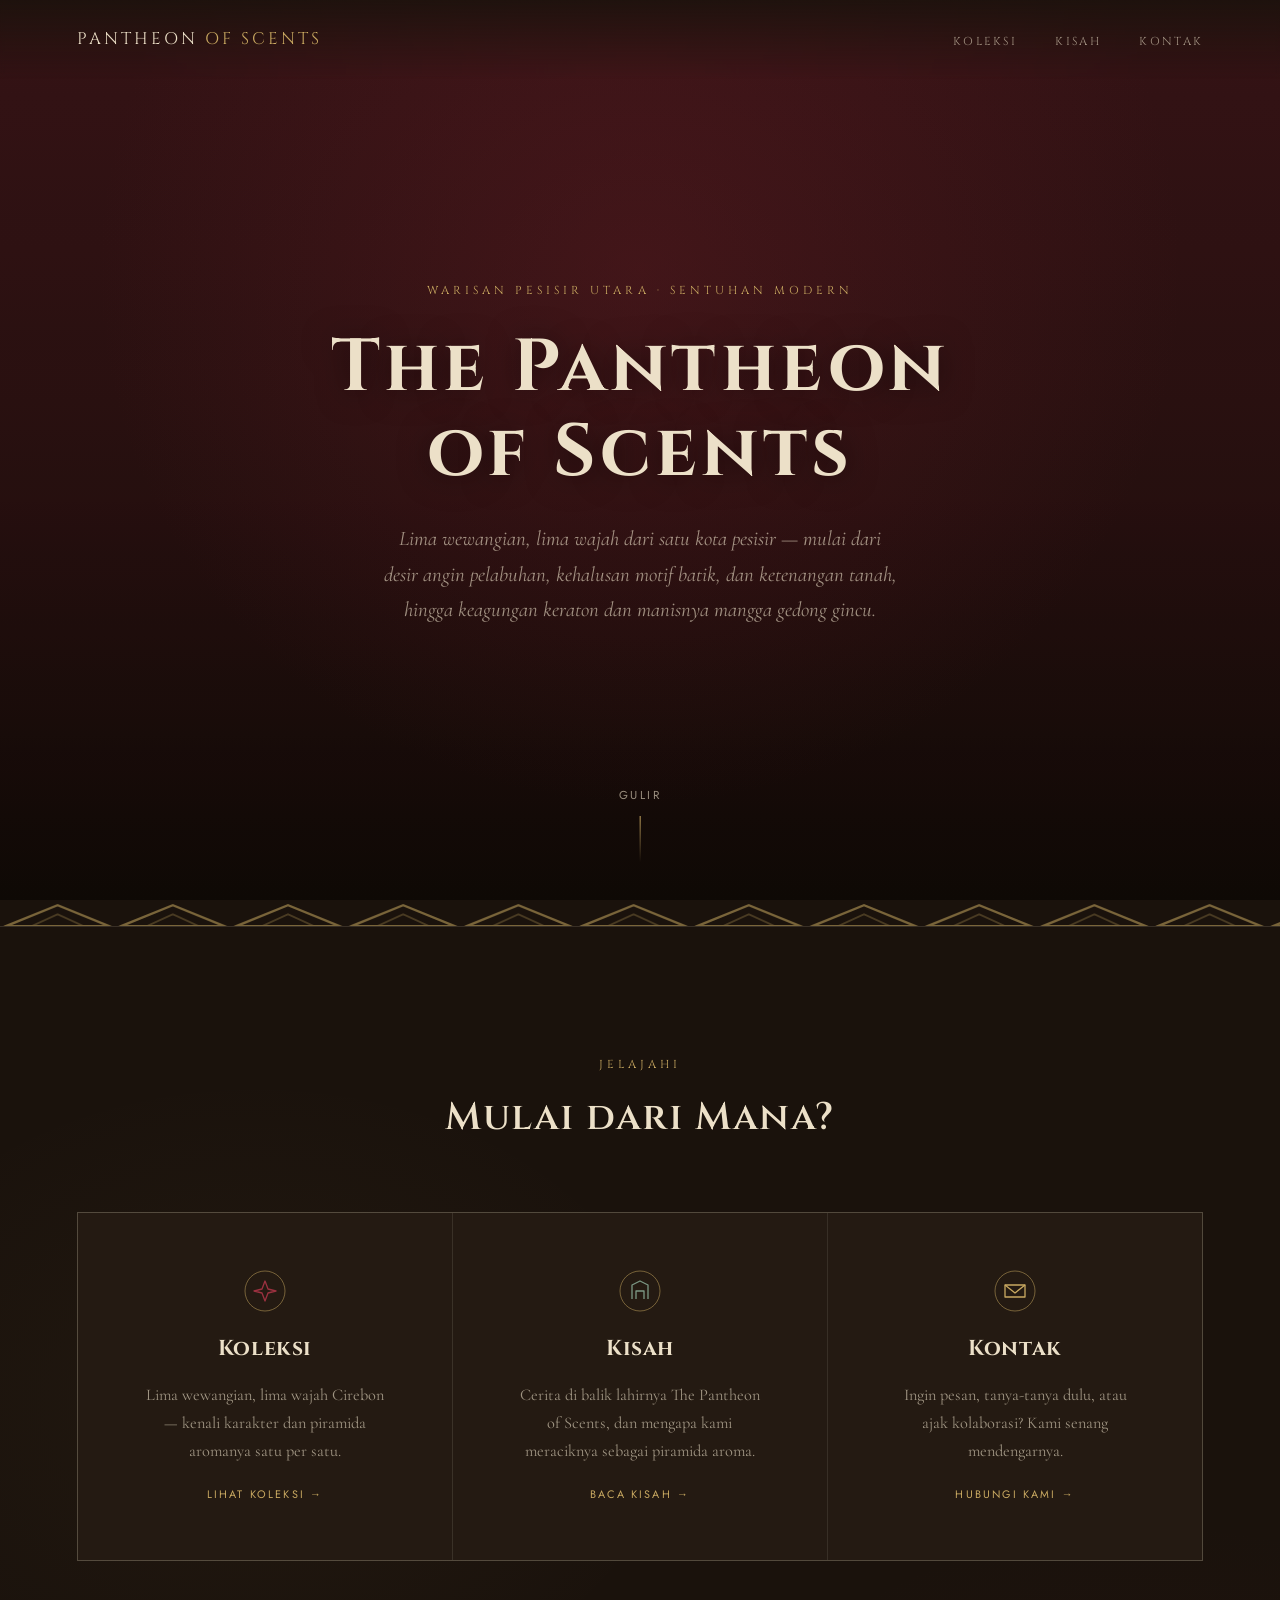
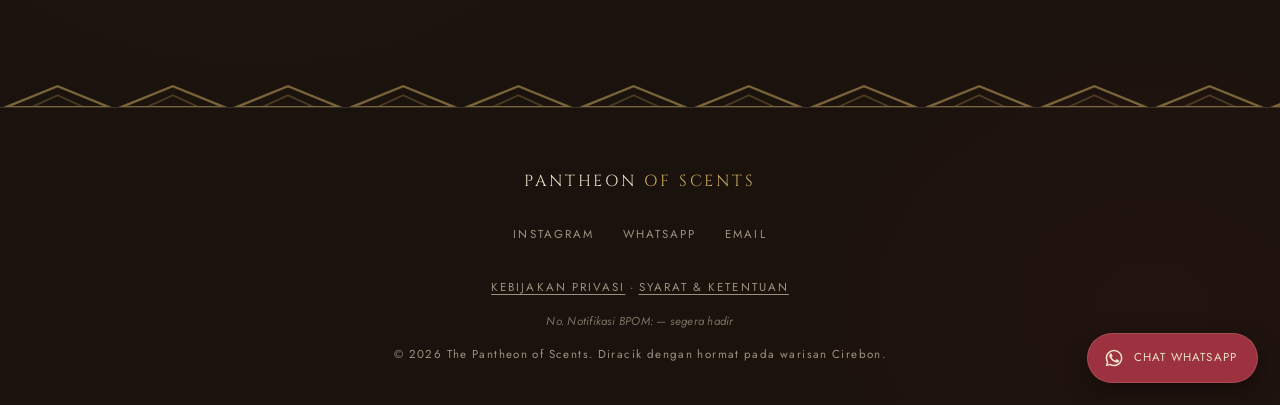
==== commit 3d4eef69: "Add files via upload" ====
--- a/index.html
+++ b/index.html
@@ -3,21 +3,21 @@
 <head>
 <meta charset="UTF-8">
 <meta name="viewport" content="width=device-width, initial-scale=1.0">
-<title>The Cirebon Collection | 5 Scents of Heritage &amp; Progress</title>
-<meta name="description" content="Parfum niche terinspirasi Cirebon &mdash; angin pelabuhan, motif batik, ketenangan bumi, keagungan keraton, dan segarnya mangga gedong gincu. Lima wewangian, satu warisan.">
+<title>The Pantheon of Scents | 5 Scents of Heritage &amp; Progress</title>
+<meta name="description" content="Parfum niche yang lahir dari Cirebon &mdash; angin pelabuhan, motif batik, tanah yang tenang, keagungan keraton, hingga segarnya mangga gedong gincu. Lima wewangian, satu kota, satu cerita.">
 <link rel="canonical" href="https://cireboncollection.id/index.html">
 <meta property="og:type" content="website">
-<meta property="og:site_name" content="The Cirebon Collection">
-<meta property="og:title" content="The Cirebon Collection | 5 Scents of Heritage &amp; Progress">
-<meta property="og:description" content="Lima wewangian yang menangkap esensi Cirebon &mdash; dari angin pelabuhan hingga manisnya mangga gedong gincu.">
+<meta property="og:site_name" content="The Pantheon of Scents">
+<meta property="og:title" content="The Pantheon of Scents | 5 Scents of Heritage &amp; Progress">
+<meta property="og:description" content="Lima wewangian yang menangkap jiwa Cirebon &mdash; dari desir angin pelabuhan sampai manisnya mangga gedong gincu.">
 <!-- TODO: ganti og:image dengan gambar 1200x630px asli & upload ke domain, ganti canonical/url dengan domain asli -->
 <meta property="og:image" content="https://cireboncollection.id/og-image.jpg">
 <meta property="og:url" content="https://cireboncollection.id/index.html">
 <meta name="twitter:card" content="summary_large_image">
-<meta name="twitter:title" content="The Cirebon Collection | 5 Scents of Heritage &amp; Progress">
-<meta name="twitter:description" content="Lima wewangian yang menangkap esensi Cirebon, dari pelabuhan hingga keraton.">
+<meta name="twitter:title" content="The Pantheon of Scents | 5 Scents of Heritage &amp; Progress">
+<meta name="twitter:description" content="Lima wewangian yang menangkap jiwa Cirebon, dari pelabuhan hingga keraton.">
 <meta name="twitter:image" content="https://cireboncollection.id/og-image.jpg">
-<link rel="icon" href="data:image/svg+xml,%3Csvg xmlns='http://www.w3.org/2000/svg' viewBox='0 0 100 100'%3E%3Crect width='100' height='100' fill='%23120b16'/%3E%3Ctext x='50' y='70' font-family='Georgia,serif' font-size='54' font-weight='bold' text-anchor='middle' fill='%23c9a961'%3EC%3C/text%3E%3C/svg%3E">
+<link rel="icon" href="data:image/svg+xml,%3Csvg xmlns='http://www.w3.org/2000/svg' viewBox='0 0 100 100'%3E%3Crect width='100' height='100' fill='%23120b16'/%3E%3Ctext x='50' y='70' font-family='Georgia,serif' font-size='54' font-weight='bold' text-anchor='middle' fill='%23c9a961'%3EP%3C/text%3E%3C/svg%3E">
 <link rel="preconnect" href="https://fonts.googleapis.com">
 <link href="https://fonts.googleapis.com/css2?family=Cinzel:wght@400;600;700&family=Cormorant+Garamond:ital,wght@0,400;1,400&family=Jost:wght@400&display=swap" rel="stylesheet">
 <link rel="stylesheet" href="style.css">
@@ -26,7 +26,7 @@
 <a class="skip-link" href="#main">Langsung ke konten utama</a>
 
 <nav>
-  <a class="brand" href="index.html">Cirebon <span>Collection</span></a>
+  <a class="brand" href="index.html">Pantheon <span>of Scents</span></a>
   <ul>
     <li><a class="nav-link" href="koleksi.html">Koleksi</a></li>
     <li><a class="nav-link" href="kisah.html">Kisah</a></li>
@@ -37,8 +37,8 @@
 <header id="main" class="hero">
   <div class="hero-content">
     <span class="eyebrow">Warisan Pesisir Utara &middot; Sentuhan Modern</span>
-    <h1>The Cirebon<br>Collection</h1>
-    <p class="sub">Lima wewangian yang menangkap esensi Cirebon &mdash; angin pelabuhan, motif batik, ketenangan bumi, keagungan keraton, dan manisnya mangga gedong gincu.</p>
+    <h1>The Pantheon<br>of Scents</h1>
+    <p class="sub">Lima wewangian, lima wajah dari satu kota pesisir &mdash; mulai dari desir angin pelabuhan, kehalusan motif batik, dan ketenangan tanah, hingga keagungan keraton dan manisnya mangga gedong gincu.</p>
   </div>
   <div class="scroll-cue" aria-hidden="true">
     <span class="label">Gulir</span>
@@ -48,8 +48,9 @@
 
 <svg class="meander" viewBox="0 0 400 20" preserveAspectRatio="none" aria-hidden="true">
   <defs>
-    <pattern id="key1" width="40" height="20" patternUnits="userSpaceOnUse">
-      <path d="M0 20 V6 H8 V14 H20 V6 H28 V20 M28 6 H40" fill="none" stroke="#c9a961" stroke-width="1.6"/>
+    <pattern id="key1" width="36" height="20" patternUnits="userSpaceOnUse">
+      <path d="M2 20 L18 4 L34 20 Z" fill="none" stroke="#c9a961" stroke-width="1.4"/>
+      <path d="M10 20 L18 11 L26 20" fill="none" stroke="#c9a961" stroke-width="1" opacity="0.5"/>
     </pattern>
   </defs>
   <rect width="400" height="20" fill="url(#key1)"/>
@@ -59,16 +60,16 @@
   <div class="inner">
     <div class="section-head">
       <span class="eyebrow">Jelajahi</span>
-      <h2>Temukan Cirebonmu</h2>
+      <h2>Mulai dari Mana?</h2>
     </div>
     <div class="hub-grid">
       <a class="hub-card" href="koleksi.html">
         <svg class="glyph" viewBox="0 0 44 44" fill="none" xmlns="http://www.w3.org/2000/svg" aria-hidden="true">
           <circle cx="22" cy="22" r="20" stroke="#c9a961" stroke-width="1" opacity="0.5"/>
-          <path d="M22 12 L25 20 L33 22 L25 24 L22 32 L19 24 L11 22 L19 20 Z" stroke="#a13068" stroke-width="1.3" stroke-linejoin="round"/>
+          <path d="M22 12 L25 20 L33 22 L25 24 L22 32 L19 24 L11 22 L19 20 Z" stroke="#9c3140" stroke-width="1.3" stroke-linejoin="round"/>
         </svg>
         <h3>Koleksi</h3>
-        <p>Lima wewangian, lima wajah Cirebon &mdash; temukan piramida aroma tiap varian.</p>
+        <p>Lima wewangian, lima wajah Cirebon &mdash; kenali karakter dan piramida aromanya satu per satu.</p>
         <span class="go">Lihat Koleksi &rarr;</span>
       </a>
       <a class="hub-card" href="kisah.html">
@@ -78,7 +79,7 @@
           <path d="M18 30 V22 H26 V30" stroke="#7c9885" stroke-width="1.3" stroke-linejoin="round"/>
         </svg>
         <h3>Kisah</h3>
-        <p>Filosofi di balik nama Cirebon Collection dan struktur piramida aroma kami.</p>
+        <p>Cerita di balik lahirnya The Pantheon of Scents, dan mengapa kami meraciknya sebagai piramida aroma.</p>
         <span class="go">Baca Kisah &rarr;</span>
       </a>
       <a class="hub-card" href="kontak.html">
@@ -88,7 +89,7 @@
           <path d="M12 16 L22 24 L32 16" stroke="#c9a961" stroke-width="1.3" stroke-linejoin="round"/>
         </svg>
         <h3>Kontak</h3>
-        <p>Hubungi kami untuk pemesanan, kolaborasi, atau sekadar bertegur sapa.</p>
+        <p>Ingin pesan, tanya-tanya dulu, atau ajak kolaborasi? Kami senang mendengarnya.</p>
         <span class="go">Hubungi Kami &rarr;</span>
       </a>
     </div>
@@ -97,15 +98,16 @@
 
 <svg class="meander" viewBox="0 0 400 20" preserveAspectRatio="none" aria-hidden="true">
   <defs>
-    <pattern id="key2" width="40" height="20" patternUnits="userSpaceOnUse">
-      <path d="M0 20 V6 H8 V14 H20 V6 H28 V20 M28 6 H40" fill="none" stroke="#c9a961" stroke-width="1.6"/>
+    <pattern id="key2" width="36" height="20" patternUnits="userSpaceOnUse">
+      <path d="M2 20 L18 4 L34 20 Z" fill="none" stroke="#c9a961" stroke-width="1.4"/>
+      <path d="M10 20 L18 11 L26 20" fill="none" stroke="#c9a961" stroke-width="1" opacity="0.5"/>
     </pattern>
   </defs>
   <rect width="400" height="20" fill="url(#key2)"/>
 </svg>
 
 <footer>
-  <a class="brand" href="index.html">Cirebon <span style="color:var(--gold)">Collection</span></a>
+  <a class="brand" href="index.html">Pantheon <span style="color:var(--gold)">of Scents</span></a>
   <ul>
     <li><a href="https://instagram.com/cireboncollection" target="_blank" rel="noopener">Instagram</a></li>
     <li><a href="https://wa.me/6281234567890" target="_blank" rel="noopener">WhatsApp</a></li>
@@ -113,10 +115,10 @@
   </ul>
   <p class="legal-links"><a href="privasi.html">Kebijakan Privasi</a> &middot; <a href="syarat.html">Syarat &amp; Ketentuan</a></p>
   <p class="bpom-note"><!-- TODO: cantumkan nomor notifikasi BPOM asli produk di sini --> No. Notifikasi BPOM: &mdash; segera hadir</p>
-  <p>&copy; 2026 The Cirebon Collection. Diracik dengan hormat pada warisan Cirebon.</p>
+  <p>&copy; 2026 The Pantheon of Scents. Diracik dengan hormat pada warisan Cirebon.</p>
 </footer>
 
-<a class="wa-float" href="https://wa.me/6281234567890?text=Halo%2C%20saya%20ingin%20bertanya%20tentang%20The%20Cirebon%20Collection" target="_blank" rel="noopener" aria-label="Chat via WhatsApp">
+<a class="wa-float" href="https://wa.me/6281234567890?text=Halo%2C%20saya%20ingin%20bertanya%20tentang%20The%20Pantheon%20of%20Scents" target="_blank" rel="noopener" aria-label="Chat via WhatsApp">
   <svg viewBox="0 0 24 24" fill="currentColor" aria-hidden="true"><path d="M17.47 14.38c-.29-.15-1.7-.84-1.97-.93-.26-.1-.46-.15-.65.15-.2.29-.75.93-.92 1.12-.17.2-.34.22-.63.08-.29-.15-1.22-.45-2.32-1.44-.86-.76-1.44-1.7-1.6-1.99-.17-.29-.02-.45.13-.6.13-.13.29-.34.44-.51.15-.17.2-.29.29-.48.1-.2.05-.37-.02-.51-.08-.15-.65-1.58-.9-2.16-.24-.57-.48-.5-.65-.5-.17-.01-.37-.01-.56-.01-.2 0-.51.07-.78.37-.26.29-1.02 1-1.02 2.43s1.05 2.82 1.19 3.02c.15.2 2.06 3.15 5 4.42.7.3 1.24.48 1.67.61.7.22 1.34.19 1.84.12.56-.08 1.7-.7 1.94-1.37.24-.68.24-1.26.17-1.38-.07-.12-.26-.2-.55-.34z"/><path d="M12.02 2C6.5 2 2 6.48 2 11.99c0 1.87.51 3.63 1.4 5.14L2 22l5.02-1.31a10 10 0 0 0 5 1.35h.01c5.52 0 10-4.48 10-9.99C22.02 6.48 17.53 2 12.02 2zm0 18.13a8.1 8.1 0 0 1-4.14-1.13l-.3-.18-3 .78.8-2.92-.19-.3a8.11 8.11 0 0 1-1.24-4.34c0-4.49 3.66-8.14 8.16-8.14 4.49 0 8.14 3.65 8.14 8.14 0 4.5-3.65 8.09-8.23 8.09z"/></svg>
   <span>Chat WhatsApp</span>
 </a>
--- a/style.css
+++ b/style.css
@@ -1,18 +1,18 @@
 :root{
-  --void:#120b16;
-  --stone:#1c131f;
-  --stone-line: rgba(236,227,210,0.14);
-  --tyrian:#7a1f4f;
-  --tyrian-bright:#a13068;
+  --void:#1a120c;
+  --stone:#241a12;
+  --stone-line: rgba(236,224,200,0.14);
+  --tyrian:#6e1f28;
+  --tyrian-bright:#9c3140;
   --patina:#7c9885;
   --gold:#c9a961;
   --gold-dim:#8a713f;
-  --azure:#4f8fc4;
-  --azure-dim:#2c4a6e;
-  --mango:#e0954a;
-  --mango-dim:#a5652b;
-  --parchment:#ece3d2;
-  --parchment-dim: rgba(236,227,210,0.62);
+  --azure:#3d5a73;
+  --azure-dim:#23384a;
+  --mango:#c97a35;
+  --mango-dim:#8a5322;
+  --parchment:#ece0c8;
+  --parchment-dim: rgba(236,224,200,0.62);
   --maxw: 1180px;
 }
 
@@ -22,10 +22,10 @@
 
 body{
   background:
-    radial-gradient(ellipse 900px 500px at 12% -6%, rgba(236,227,210,0.05), transparent 60%),
+    radial-gradient(ellipse 900px 500px at 12% -6%, rgba(236,224,200,0.05), transparent 60%),
     radial-gradient(ellipse 700px 500px at 88% 18%, rgba(122,152,133,0.06), transparent 55%),
     radial-gradient(ellipse 800px 600px at 20% 70%, rgba(201,169,97,0.045), transparent 55%),
-    radial-gradient(ellipse 900px 700px at 90% 95%, rgba(122,31,79,0.08), transparent 55%),
+    radial-gradient(ellipse 900px 700px at 90% 95%, rgba(110,31,40,0.09), transparent 55%),
     var(--void);
   color:var(--parchment-dim);
   font-family:'Cormorant Garamond', serif;
@@ -79,7 +79,7 @@
   position:fixed; top:0; left:0; right:0; z-index:50;
   display:flex; align-items:center; justify-content:space-between;
   padding: 24px 6%;
-  background: linear-gradient(180deg, rgba(18,11,22,0.85), transparent);
+  background: linear-gradient(180deg, rgba(26,18,12,0.85), transparent);
   backdrop-filter: blur(2px);
 }
 .brand{
@@ -117,7 +117,7 @@
   content:"";
   position:absolute; inset:0;
   background:
-    linear-gradient(180deg, rgba(18,11,22,0.4) 0%, rgba(18,11,22,0.62) 55%, var(--void) 100%),
+    linear-gradient(180deg, rgba(26,18,12,0.42) 0%, rgba(26,18,12,0.65) 55%, var(--void) 100%),
     linear-gradient(160deg, var(--tyrian), var(--tyrian)),
     url('https://images.unsplash.com/photo-1758559616527-35f149122a12?q=80&w=2400&auto=format&fit=crop') center 38%/cover no-repeat;
   background-blend-mode: normal, color, normal;
@@ -126,7 +126,7 @@
 .hero::after{
   content:"";
   position:absolute; inset:0;
-  background: radial-gradient(ellipse at 50% 30%, rgba(122,31,79,0.3), transparent 60%);
+  background: radial-gradient(ellipse at 50% 30%, rgba(110,31,40,0.32), transparent 60%);
 }
 .hero-content{ position:relative; z-index:2; max-width:760px; }
 .eyebrow{
@@ -160,12 +160,12 @@
   padding: 150px 6% 60px;
   overflow:hidden;
 }
-.page-header{ --header-tint: var(--tyrian); --header-glow: rgba(122,31,79,0.28); }
+.page-header{ --header-tint: var(--tyrian); --header-glow: rgba(110,31,40,0.28); }
 .page-header::before{
   content:"";
   position:absolute; inset:0;
   background:
-    linear-gradient(180deg, rgba(18,11,22,0.62) 0%, rgba(18,11,22,0.8) 60%, var(--void) 100%),
+    linear-gradient(180deg, rgba(26,18,12,0.65) 0%, rgba(26,18,12,0.82) 60%, var(--void) 100%),
     linear-gradient(160deg, var(--header-tint), var(--header-tint)),
     url('https://images.unsplash.com/photo-1758559616527-35f149122a12?q=80&w=2400&auto=format&fit=crop') center 38%/cover no-repeat;
   background-blend-mode: normal, color, normal;
@@ -178,7 +178,7 @@
 }
 /* Per-page accent, matching the colors already used for each page's icon/glyph on the homepage hub */
 .page-header--kisah{ --header-tint: var(--patina); --header-glow: rgba(124,152,133,0.26); }
-.page-header--koleksi{ --header-tint: var(--tyrian); --header-glow: rgba(122,31,79,0.28); }
+.page-header--koleksi{ --header-tint: var(--tyrian); --header-glow: rgba(110,31,40,0.28); }
 .page-header--kontak{ --header-tint: var(--gold-dim); --header-glow: rgba(201,169,97,0.22); }
 .page-header-content{ position:relative; z-index:2; max-width:640px; }
 .page-header h1{
@@ -254,9 +254,9 @@
   padding:60px 40px;
   background:
     radial-gradient(circle at 50% 40%, rgba(201,169,97,0.10), transparent 65%),
-    linear-gradient(115deg, transparent 42%, rgba(236,227,210,0.05) 43%, transparent 46%),
-    linear-gradient(70deg, transparent 60%, rgba(236,227,210,0.04) 61%, transparent 65%),
-    linear-gradient(155deg, transparent 20%, rgba(236,227,210,0.035) 21%, transparent 24%);
+    linear-gradient(115deg, transparent 42%, rgba(236,224,200,0.05) 43%, transparent 46%),
+    linear-gradient(70deg, transparent 60%, rgba(236,224,200,0.04) 61%, transparent 65%),
+    linear-gradient(155deg, transparent 20%, rgba(236,224,200,0.035) 21%, transparent 24%);
   border-right:1px solid var(--stone-line);
 }
 .deity.reverse .deity-visual{ border-right:none; border-left:1px solid var(--stone-line); }
@@ -266,15 +266,15 @@
 .deity.royal .deity-visual{
   background:
     radial-gradient(circle at 50% 40%, rgba(201,169,97,0.16), transparent 65%),
-    linear-gradient(115deg, transparent 42%, rgba(236,227,210,0.04) 43%, transparent 46%),
+    linear-gradient(115deg, transparent 42%, rgba(236,224,200,0.04) 43%, transparent 46%),
     var(--void);
 }
 .deity.sunny .deity-visual{
   background:
     radial-gradient(circle at 50% 40%, rgba(224,149,74,0.16), transparent 65%),
-    linear-gradient(115deg, transparent 42%, rgba(236,227,210,0.05) 43%, transparent 46%),
-    linear-gradient(70deg, transparent 60%, rgba(236,227,210,0.04) 61%, transparent 65%),
-    linear-gradient(155deg, transparent 20%, rgba(236,227,210,0.035) 21%, transparent 24%);
+    linear-gradient(115deg, transparent 42%, rgba(236,224,200,0.05) 43%, transparent 46%),
+    linear-gradient(70deg, transparent 60%, rgba(236,224,200,0.04) 61%, transparent 65%),
+    linear-gradient(155deg, transparent 20%, rgba(236,224,200,0.035) 21%, transparent 24%);
 }
 
 .deity-copy{ padding:56px 52px; }
@@ -294,7 +294,7 @@
 }
 .stock-badge.in-stock{ color:var(--patina); border:1px solid rgba(124,152,133,0.4); background:rgba(124,152,133,0.08); }
 .stock-badge.low-stock{ color:var(--gold); border:1px solid rgba(201,169,97,0.4); background:rgba(201,169,97,0.08); }
-.stock-badge.out-of-stock{ color:var(--parchment-dim); border:1px solid var(--stone-line); background:rgba(236,227,210,0.04); }
+.stock-badge.out-of-stock{ color:var(--parchment-dim); border:1px solid var(--stone-line); background:rgba(236,224,200,0.04); }
 
 .pyramid-toggle{
   all:unset; cursor:pointer; display:inline-flex; align-items:center; gap:10px;
@@ -385,7 +385,7 @@
   background:var(--tyrian-bright); color:var(--parchment);
   padding:14px 20px 14px 16px; border-radius:999px;
   text-decoration:none; box-shadow: 0 8px 24px rgba(0,0,0,0.4);
-  border:1px solid rgba(236,227,210,0.15);
+  border:1px solid rgba(236,224,200,0.15);
   transition: transform .25s ease, background .25s ease;
 }
 .wa-float:hover{ transform: translateY(-2px); background:var(--tyrian); }
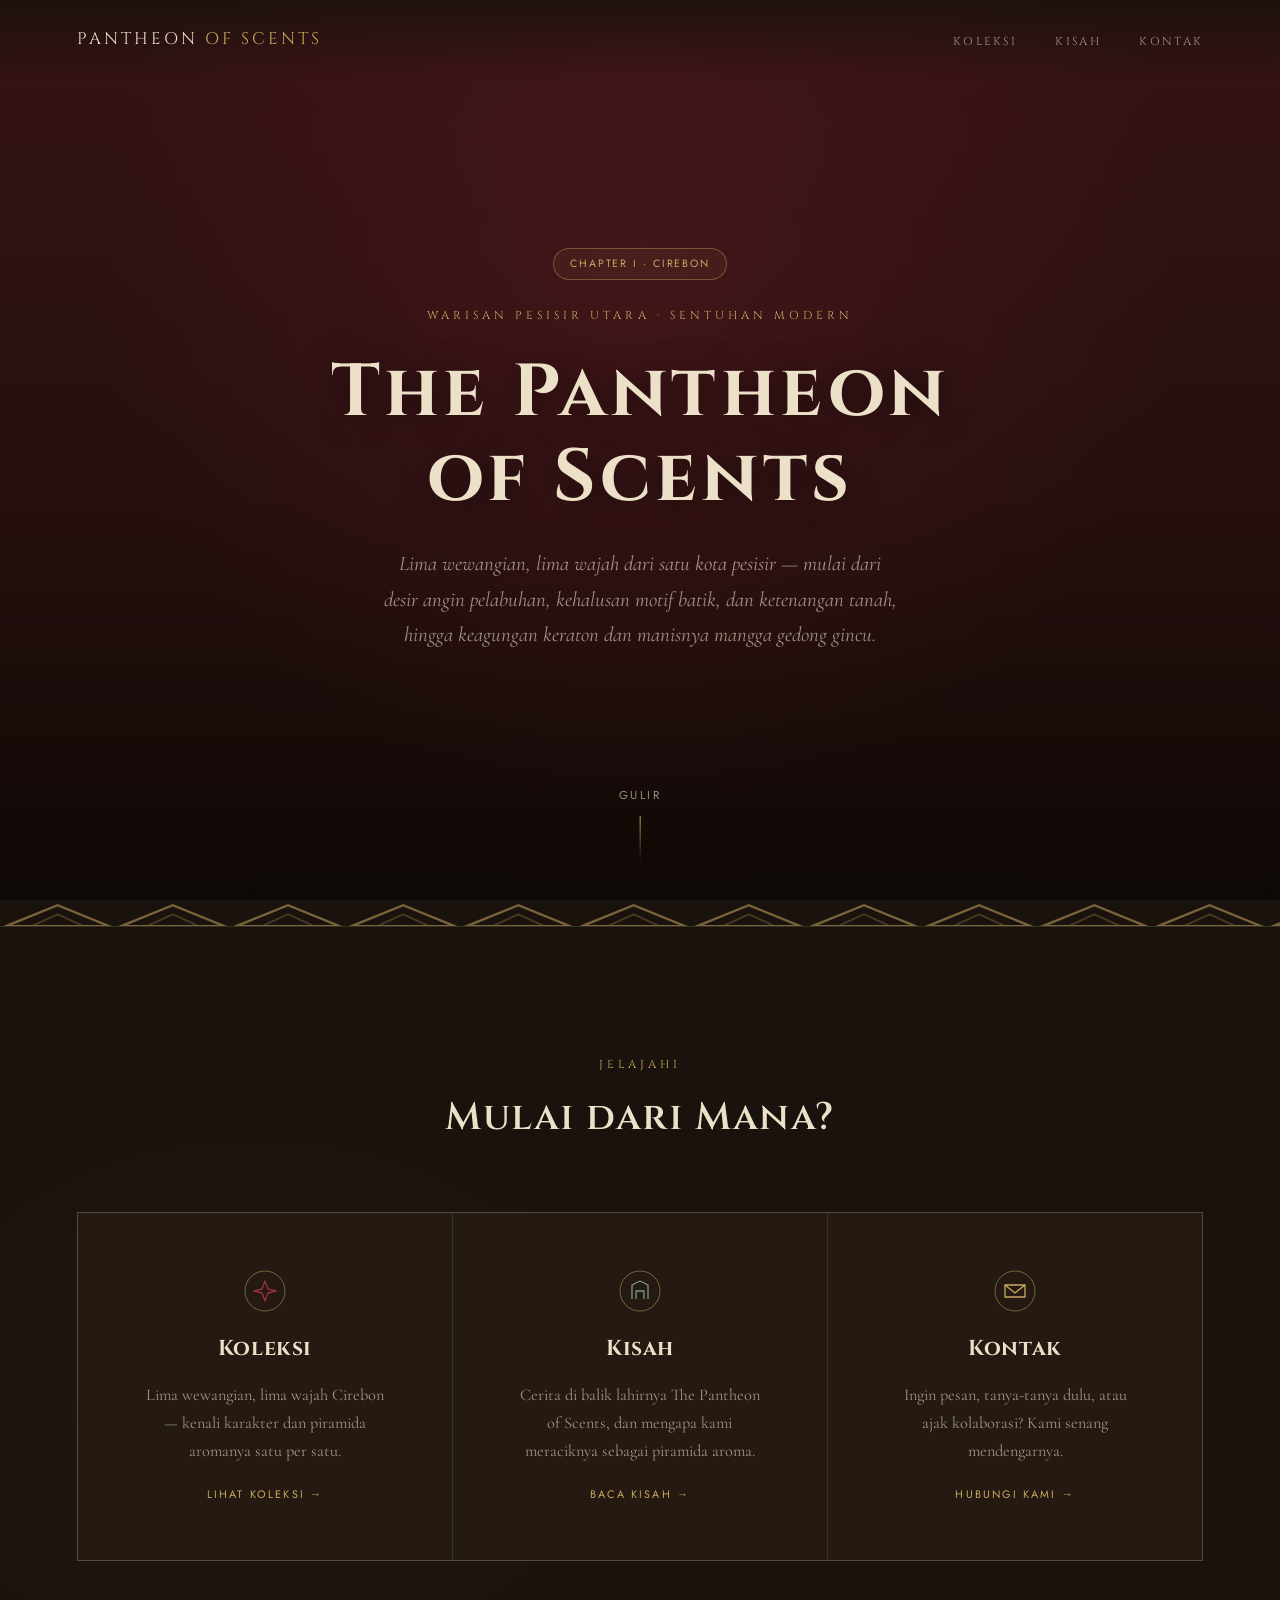
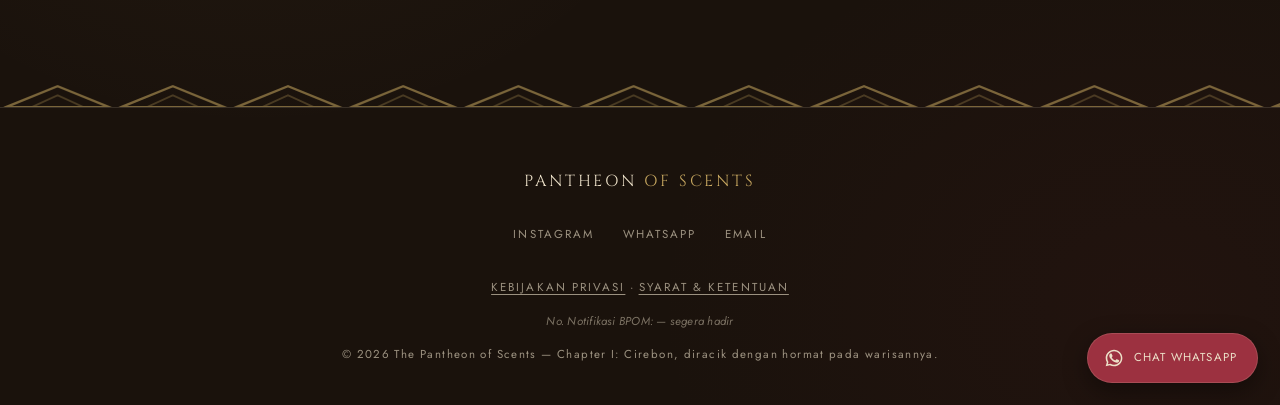
==== commit dacb4383: "Add files via upload" ====
--- a/index.html
+++ b/index.html
@@ -3,20 +3,20 @@
 <head>
 <meta charset="UTF-8">
 <meta name="viewport" content="width=device-width, initial-scale=1.0">
-<title>The Pantheon of Scents | 5 Scents of Heritage &amp; Progress</title>
-<meta name="description" content="Parfum niche yang lahir dari Cirebon &mdash; angin pelabuhan, motif batik, tanah yang tenang, keagungan keraton, hingga segarnya mangga gedong gincu. Lima wewangian, satu kota, satu cerita.">
-<link rel="canonical" href="https://cireboncollection.id/index.html">
+<title>The Pantheon of Scents &mdash; Chapter I: Cirebon | 5 Scents of Heritage &amp; Progress</title>
+<meta name="description" content="The Pantheon of Scents, Chapter I: Cirebon &mdash; angin pelabuhan, motif batik, tanah yang tenang, keagungan keraton, hingga segarnya mangga gedong gincu. Lima wewangian, satu kota, satu cerita.">
+<link rel="canonical" href="https://thepantheonofscents.id/index.html">
 <meta property="og:type" content="website">
 <meta property="og:site_name" content="The Pantheon of Scents">
-<meta property="og:title" content="The Pantheon of Scents | 5 Scents of Heritage &amp; Progress">
+<meta property="og:title" content="The Pantheon of Scents &mdash; Chapter I: Cirebon">
 <meta property="og:description" content="Lima wewangian yang menangkap jiwa Cirebon &mdash; dari desir angin pelabuhan sampai manisnya mangga gedong gincu.">
 <!-- TODO: ganti og:image dengan gambar 1200x630px asli & upload ke domain, ganti canonical/url dengan domain asli -->
-<meta property="og:image" content="https://cireboncollection.id/og-image.jpg">
-<meta property="og:url" content="https://cireboncollection.id/index.html">
+<meta property="og:image" content="https://thepantheonofscents.id/og-image.jpg">
+<meta property="og:url" content="https://thepantheonofscents.id/index.html">
 <meta name="twitter:card" content="summary_large_image">
-<meta name="twitter:title" content="The Pantheon of Scents | 5 Scents of Heritage &amp; Progress">
+<meta name="twitter:title" content="The Pantheon of Scents &mdash; Chapter I: Cirebon">
 <meta name="twitter:description" content="Lima wewangian yang menangkap jiwa Cirebon, dari pelabuhan hingga keraton.">
-<meta name="twitter:image" content="https://cireboncollection.id/og-image.jpg">
+<meta name="twitter:image" content="https://thepantheonofscents.id/og-image.jpg">
 <link rel="icon" href="data:image/svg+xml,%3Csvg xmlns='http://www.w3.org/2000/svg' viewBox='0 0 100 100'%3E%3Crect width='100' height='100' fill='%23120b16'/%3E%3Ctext x='50' y='70' font-family='Georgia,serif' font-size='54' font-weight='bold' text-anchor='middle' fill='%23c9a961'%3EP%3C/text%3E%3C/svg%3E">
 <link rel="preconnect" href="https://fonts.googleapis.com">
 <link href="https://fonts.googleapis.com/css2?family=Cinzel:wght@400;600;700&family=Cormorant+Garamond:ital,wght@0,400;1,400&family=Jost:wght@400&display=swap" rel="stylesheet">
@@ -36,6 +36,7 @@
 
 <header id="main" class="hero">
   <div class="hero-content">
+    <span class="chapter-badge">Chapter I &middot; Cirebon</span>
     <span class="eyebrow">Warisan Pesisir Utara &middot; Sentuhan Modern</span>
     <h1>The Pantheon<br>of Scents</h1>
     <p class="sub">Lima wewangian, lima wajah dari satu kota pesisir &mdash; mulai dari desir angin pelabuhan, kehalusan motif batik, dan ketenangan tanah, hingga keagungan keraton dan manisnya mangga gedong gincu.</p>
@@ -109,13 +110,13 @@
 <footer>
   <a class="brand" href="index.html">Pantheon <span style="color:var(--gold)">of Scents</span></a>
   <ul>
-    <li><a href="https://instagram.com/cireboncollection" target="_blank" rel="noopener">Instagram</a></li>
+    <li><a href="https://instagram.com/thepantheonofscents" target="_blank" rel="noopener">Instagram</a></li>
     <li><a href="https://wa.me/6281234567890" target="_blank" rel="noopener">WhatsApp</a></li>
-    <li><a href="mailto:hello@cireboncollection.id">Email</a></li>
+    <li><a href="mailto:hello@thepantheonofscents.id">Email</a></li>
   </ul>
   <p class="legal-links"><a href="privasi.html">Kebijakan Privasi</a> &middot; <a href="syarat.html">Syarat &amp; Ketentuan</a></p>
   <p class="bpom-note"><!-- TODO: cantumkan nomor notifikasi BPOM asli produk di sini --> No. Notifikasi BPOM: &mdash; segera hadir</p>
-  <p>&copy; 2026 The Pantheon of Scents. Diracik dengan hormat pada warisan Cirebon.</p>
+  <p>&copy; 2026 The Pantheon of Scents &mdash; Chapter I: Cirebon, diracik dengan hormat pada warisannya.</p>
 </footer>
 
 <a class="wa-float" href="https://wa.me/6281234567890?text=Halo%2C%20saya%20ingin%20bertanya%20tentang%20The%20Pantheon%20of%20Scents" target="_blank" rel="noopener" aria-label="Chat via WhatsApp">
--- a/style.css
+++ b/style.css
@@ -296,6 +296,13 @@
 .stock-badge.low-stock{ color:var(--gold); border:1px solid rgba(201,169,97,0.4); background:rgba(201,169,97,0.08); }
 .stock-badge.out-of-stock{ color:var(--parchment-dim); border:1px solid var(--stone-line); background:rgba(236,224,200,0.04); }
 
+.chapter-badge{
+  display:block; width:max-content; font-family:'Jost', sans-serif; font-size:0.66rem;
+  letter-spacing:0.18em; text-transform:uppercase; color:var(--gold);
+  padding:6px 16px; border:1px solid rgba(201,169,97,0.4); border-radius:999px;
+  background:rgba(201,169,97,0.06); margin:0 auto 18px;
+}
+
 .pyramid-toggle{
   all:unset; cursor:pointer; display:inline-flex; align-items:center; gap:10px;
   color:var(--parchment); font-family:'Jost', sans-serif; font-size:0.72rem;
@@ -343,12 +350,13 @@
 /* ---------- TESTIMONIALS ---------- */
 .testimonials{ border-top:1px solid var(--stone-line); }
 .testimonial-grid{
-  display:grid; grid-template-columns:repeat(3,1fr); gap:1px;
+  display:grid; grid-template-columns:repeat(2,1fr); gap:1px;
   background:var(--stone-line); border:1px solid var(--stone-line);
 }
 .testimonial-card{
   background:var(--stone); padding:44px 36px;
 }
+.testimonial-card .rating{ color:var(--gold); font-size:0.9rem; letter-spacing:0.15em; margin-bottom:14px; }
 .testimonial-card p{ font-style:italic; font-size:1.1rem; color:var(--parchment); margin-bottom:20px; }
 .testimonial-card cite{ font-style:normal; font-family:'Jost', sans-serif; font-size:0.68rem; letter-spacing:0.1em; text-transform:uppercase; color:var(--gold); }
 
